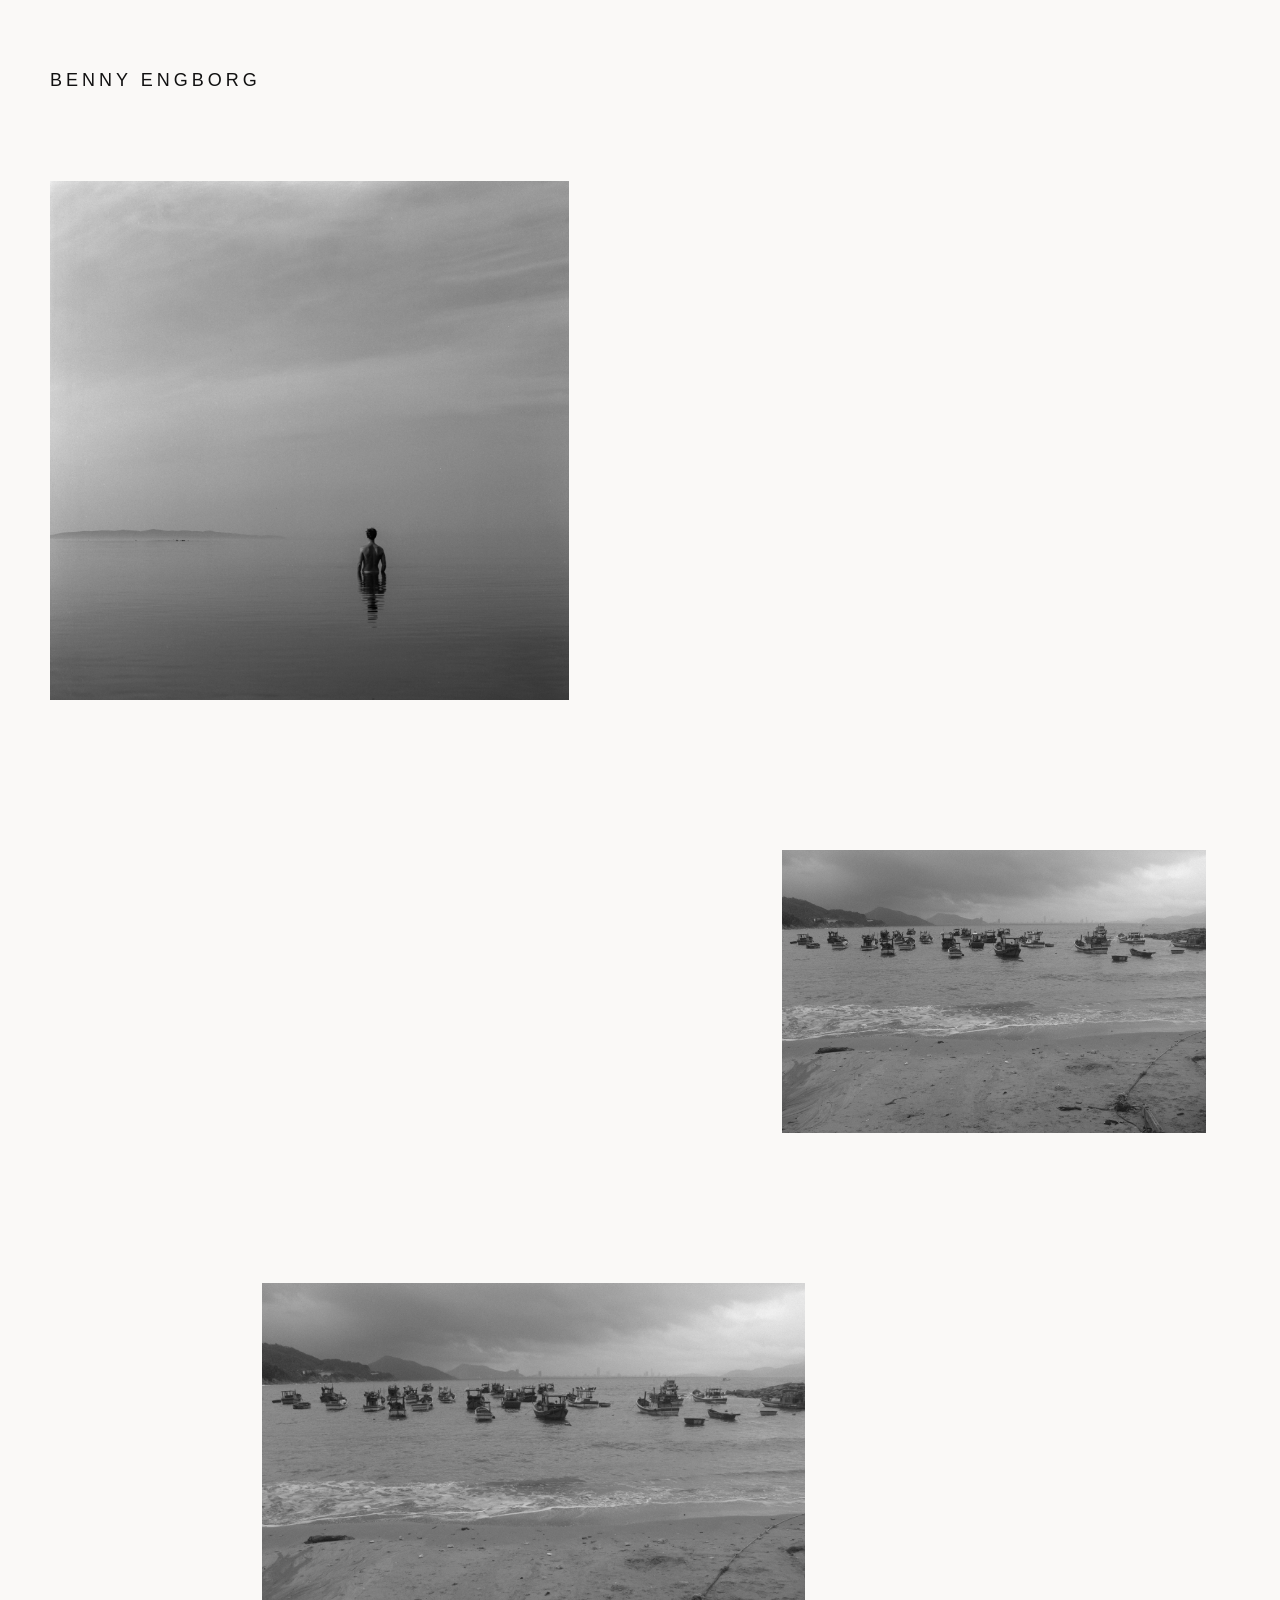
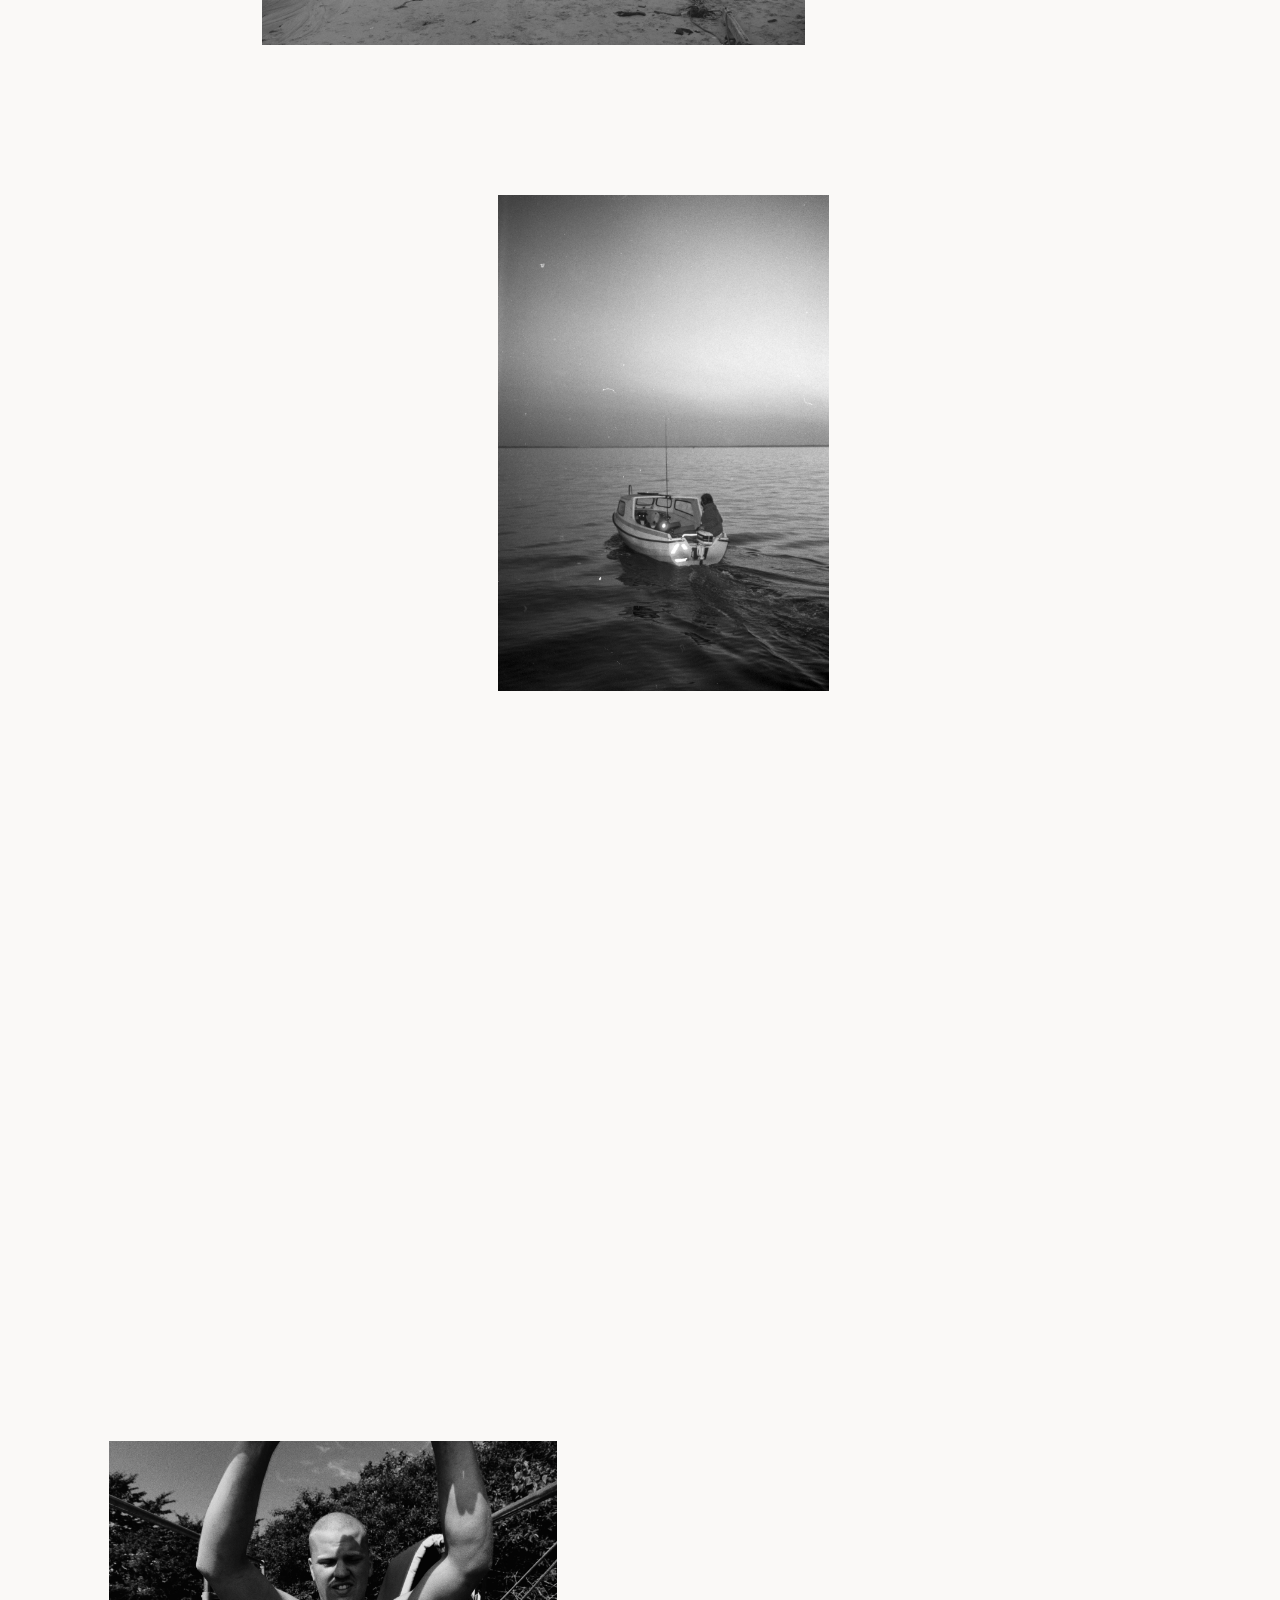
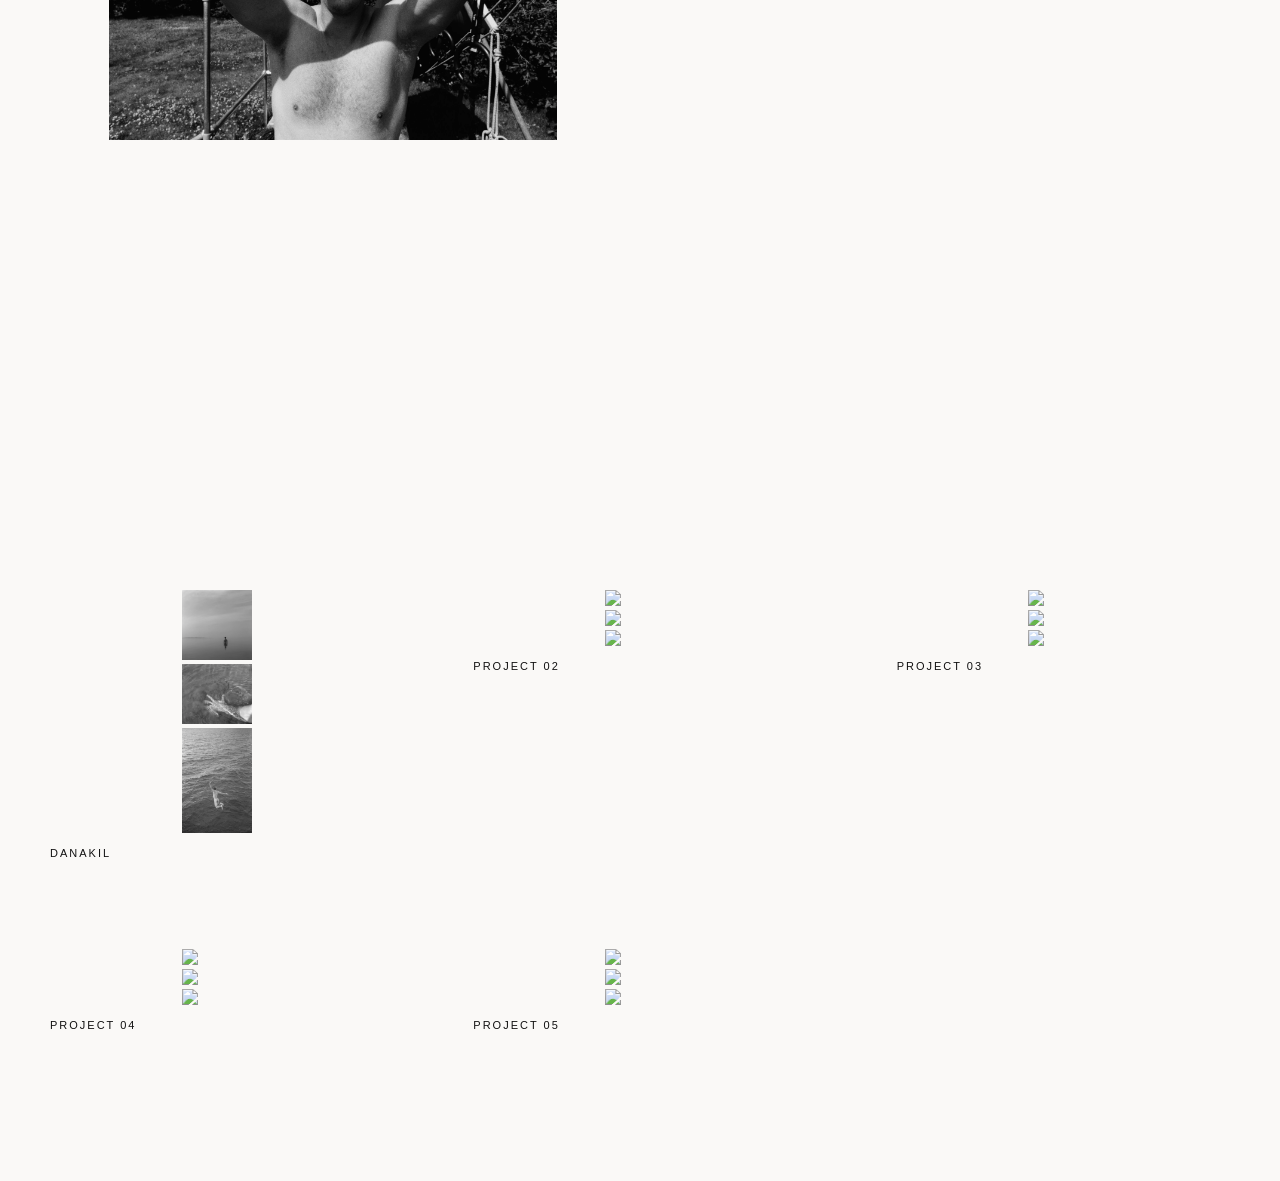
==== index.html @ 13162aef "Update index.html" ====
<!DOCTYPE html>
<html lang="sv">
<head>
  <meta charset="UTF-8">
  <meta name="viewport" content="width=device-width, initial-scale=1.0">
  <title>Benny Engborg</title>
  <link rel="stylesheet" href="style.css">
</head>

<body>

<header class="header">
  BENNY ENGBORG
</header>

<section class="hero">
  <img src="images/hero/hero-01.jpg" alt="">
  <img src="images/hero/hero-02.jpg" alt="">
  <img src="images/hero/hero-03.jpg" alt="">
  <img src="images/hero/hero-04.jpg" alt="">
  <img src="images/hero/hero-05.jpg" alt="">
  <img src="images/hero/hero-06.jpg" alt="">
  <img src="images/hero/.jpg" alt="">
  <img src="images/hero/hero-08.jpg" alt="">
  <img src="images/hero/hero-09.jpg" alt="">
</section>

<section class="projects">

  <a href="project1.html" class="project">
    <div class="mini">
      <img src="images/project1/img-01.jpg">
      <img src="images/project1/img-02.jpg">
      <img src="images/project1/img-03.jpg">
    </div>
    <div class="title">Danakil</div>
  </a>

  <a href="project2.html" class="project">
    <div class="mini">
      <img src="images/04.jpg">
      <img src="images/05.jpg">
      <img src="images/06.jpg">
    </div>
    <div class="title">Project 02</div>
  </a>

  <a href="project3.html" class="project">
    <div class="mini">
      <img src="images/07.jpg">
      <img src="images/08.jpg">
      <img src="images/09.jpg">
    </div>
    <div class="title">Project 03</div>
  </a>

  <a href="project4.html" class="project">
    <div class="mini">
      <img src="images/01.jpg">
      <img src="images/03.jpg">
      <img src="images/05.jpg">
    </div>
    <div class="title">Project 04</div>
  </a>

  <a href="project5.html" class="project">
    <div class="mini">
      <img src="images/02.jpg">
      <img src="images/04.jpg">
      <img src="images/06.jpg">
    </div>
    <div class="title">Project 05</div>
  </a>

</section>

</body>
</html>
---- style.css ----
/* =========================
   GLOBAL
========================= */

* {
  margin: 0;
  padding: 0;
  box-sizing: border-box;
}

body {
  background: #faf9f7;
  color: #111;
  font-family: Helvetica, Arial, sans-serif;
}

img {
  display: block;
  max-width: 100%;
}

/* =========================
   HEADER
========================= */

.header {
  padding: 70px 50px 50px;
  font-size: 18px;
  letter-spacing: 4px;
  font-weight: 400;
}

/* =========================
   HERO (9 images - editorial wall)
========================= */

.hero {
  padding: 40px 50px 300px;
}

.hero img {
  height: auto;
  margin-bottom: 150px;
}

/* ROW 1 */
.hero img:nth-child(1) { width: 44%; margin-left: 0; }
.hero img:nth-child(2) { width: 36%; margin-left: 62%; }
.hero img:nth-child(3) { width: 46%; margin-left: 18%; }

/* ROW 2 */
.hero img:nth-child(4) { width: 28%; margin-left: 38%; }
.hero img:nth-child(5) { width: 30%; margin-left: 8%; }
.hero img:nth-child(6) { width: 42%; margin-left: 55%; }

/* ROW 3 */
.hero img:nth-child(7) { width: 48%; margin-left: 12%; }
.hero img:nth-child(8) { width: 36%; margin-left: 45%; }
.hero img:nth-child(9) { width: 38%; margin-left: 5%; }

/* =========================
   PROJECTS (INDEX)
========================= */

.projects {
  display: grid;
  grid-template-columns: repeat(3, 1fr);
  gap: 90px;
  padding: 0 50px 150px;
  align-items: start;
}

/* ta bort all tidigare asymmetri */
.project:nth-child(n) {
  transform: none;
}

/* PROJECT CARD */
.project {
  text-decoration: none;
  color: inherit;
}

.mini {
  display: flex;
  flex-direction: column;
  gap: 4px;
  width: 70px;   
  margin: 0 auto;
}

.mini img {
  width: 100%;
  display: block;
  opacity: 0.9;
}

.mini img {
  width: 100%;
  display: block;
}

/* TITLE */
.title {
  margin-top: 14px;
  font-size: 11px;
  letter-spacing: 2px;
  text-transform: uppercase;
}

/* =========================
   PROJECT PAGE
========================= */

.project-page {
  max-width: 650px;
  margin: 0 auto;
  padding: 60px 25px 120px;
}

.project-page img {
  width: 100%;
  display: block;
  margin-bottom: 80px;
}

.project-page img.portrait {
  max-width: 420px;
  margin-left: auto;
  margin-right: auto;
  display: block;
}

/* sista bilden utan extra space */
.project-page img:last-child {
  margin-bottom: 0;
}

/* =========================
   BACK LINK
========================= */

.back {
  display: inline-block;
  margin: 45px 50px;
  text-decoration: none;
  color: #111;
  font-size: 13px;
  letter-spacing: 2px;
  text-transform: uppercase;
}

/* =========================
   TABLET
========================= */

@media (max-width: 1100px) {

  .projects {
    grid-template-columns: 1fr 1fr;
    gap: 70px;
  }

  .hero img {
    width: 70% !important;
    margin-left: 0 !important;
  }
}

/* =========================
   MOBILE
========================= */

@media (max-width: 700px) {

  .header {
    padding: 40px 25px;
    font-size: 16px;
    letter-spacing: 3px;
  }


  .hero {
  padding: 0 25px 120px;
}

.hero img {
  width: 75% !important;
  margin-bottom: 80px;
  height: auto;
}

.hero img:nth-child(odd) {
  margin-left: 0 !important;
}

.hero img:nth-child(even) {
  margin-left: auto !important;
  margin-right: 0 !important;
}

  /* PROJECTS - behåller mini-känslan */
  .projects {
    grid-template-columns: 1fr;
    gap: 70px;
    padding: 0 25px 100px;
  }

  .mini {
    width: 90px; /* 🔥 inte för stora på mobil */
    margin: 0 auto;
    gap: 5px;
  }

  .title {
    font-size: 11px;
    text-align: center;
  }

  /* PROJECT PAGES - samma känsla som desktop */
  .project-page {
    max-width: 100%;
    padding: 40px 20px 100px;
  }

  .project-page img {
    margin-bottom: 60px;
  }

  /* portrait fortfarande mindre */
  .project-page img.portrait {
    max-width: 75%;
  }

  .back {
    margin: 25px 20px;
  }
}
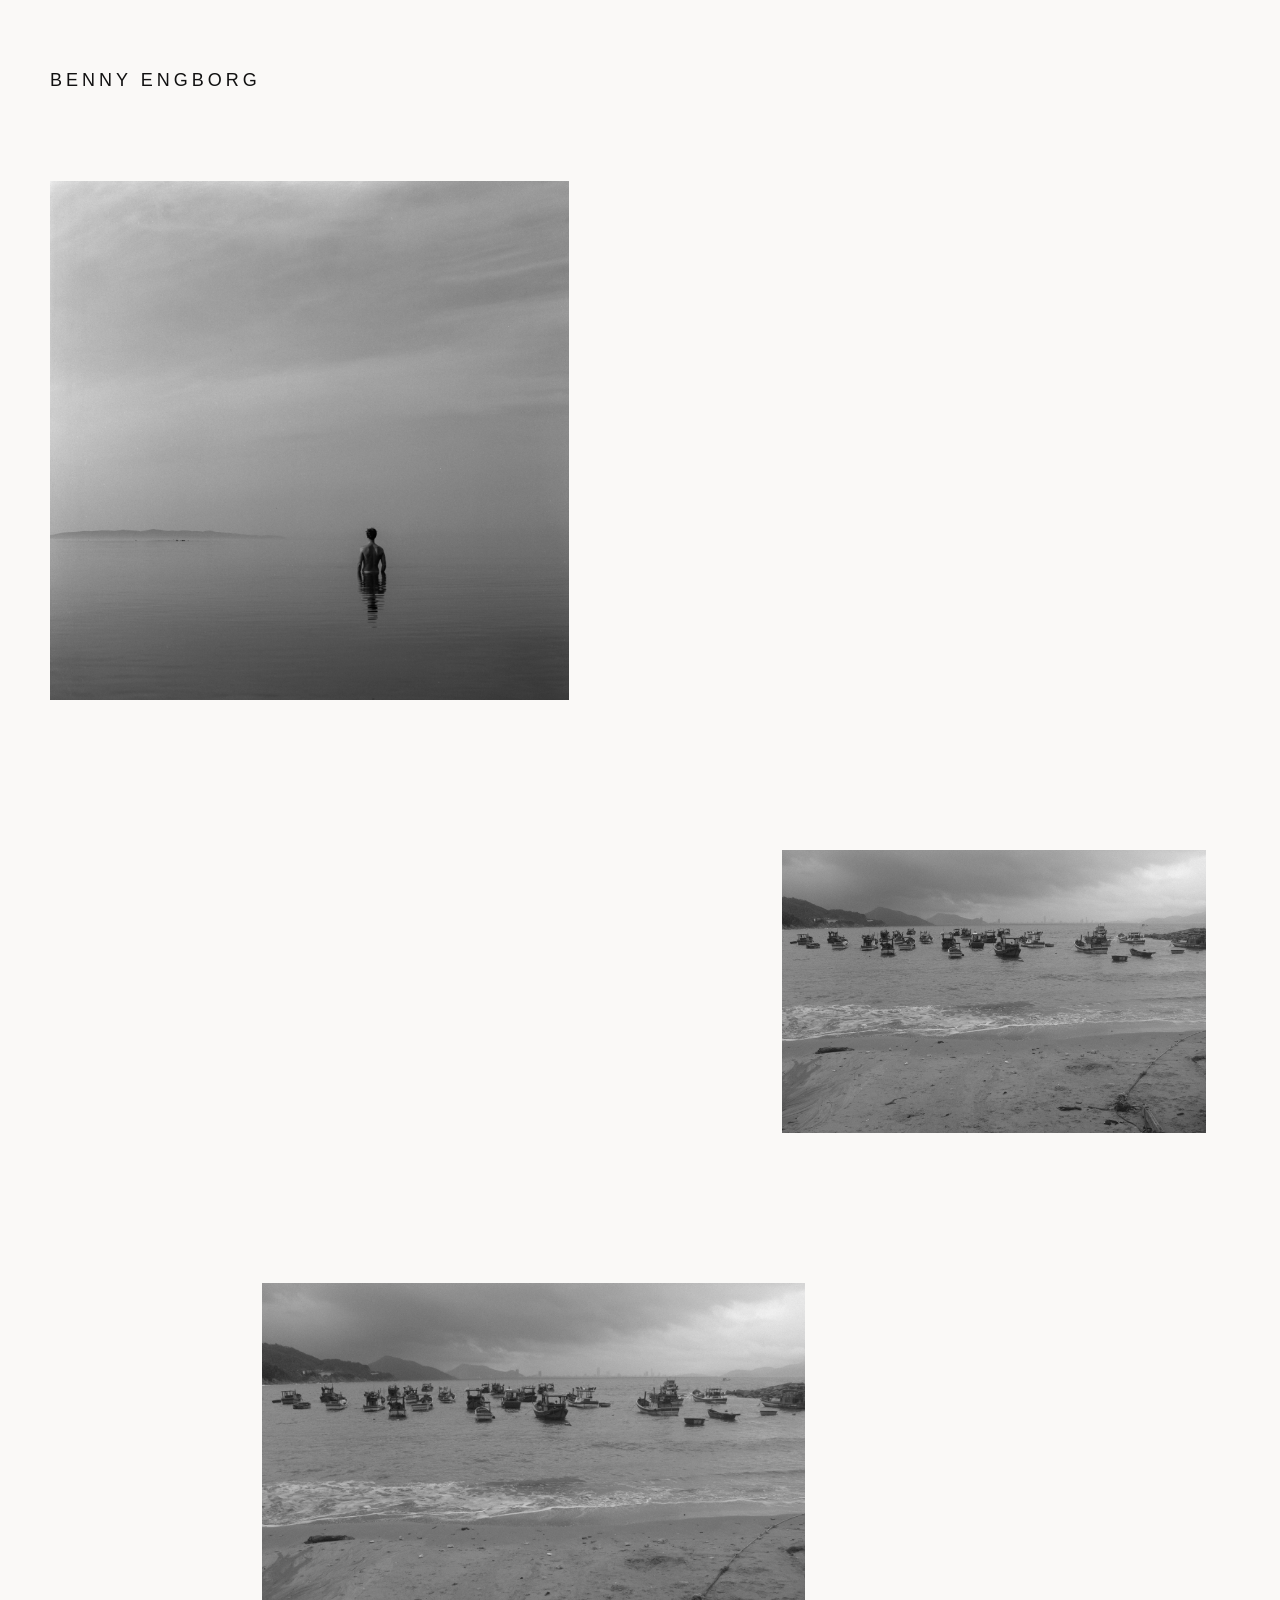
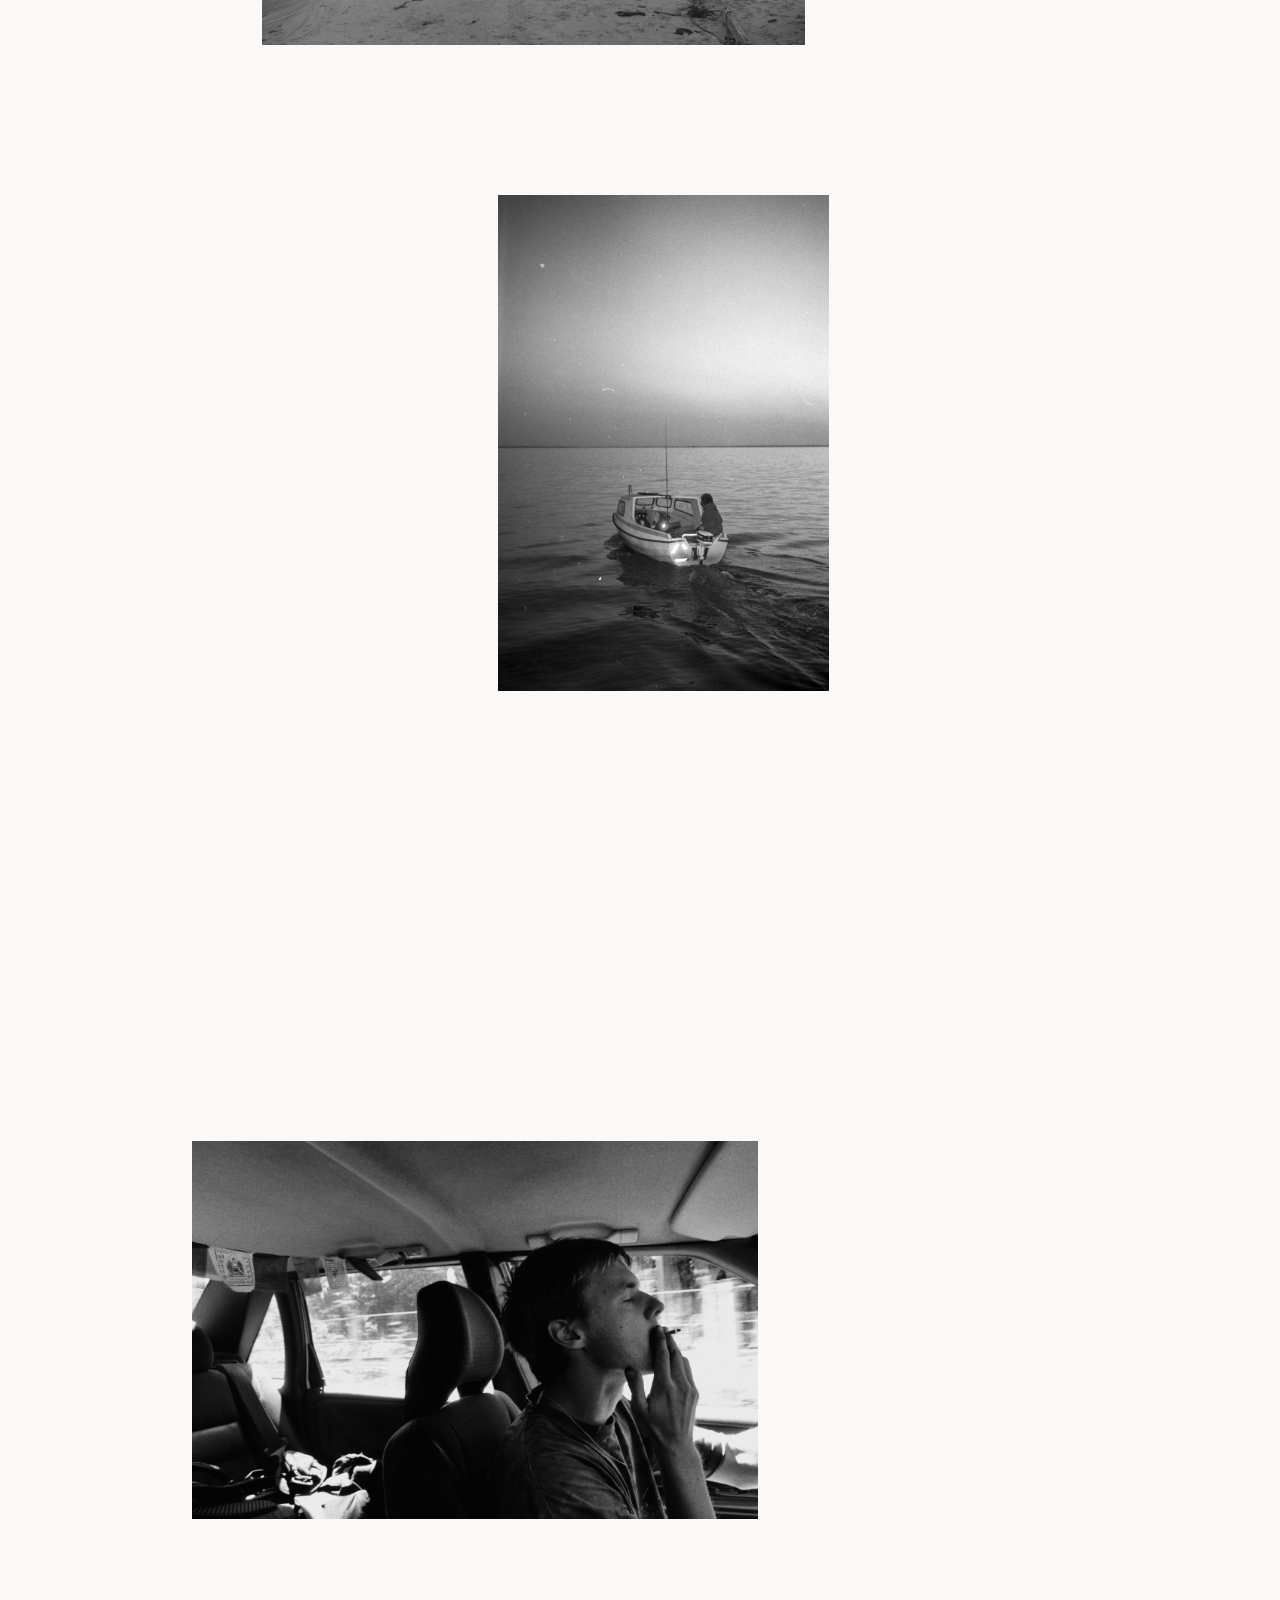
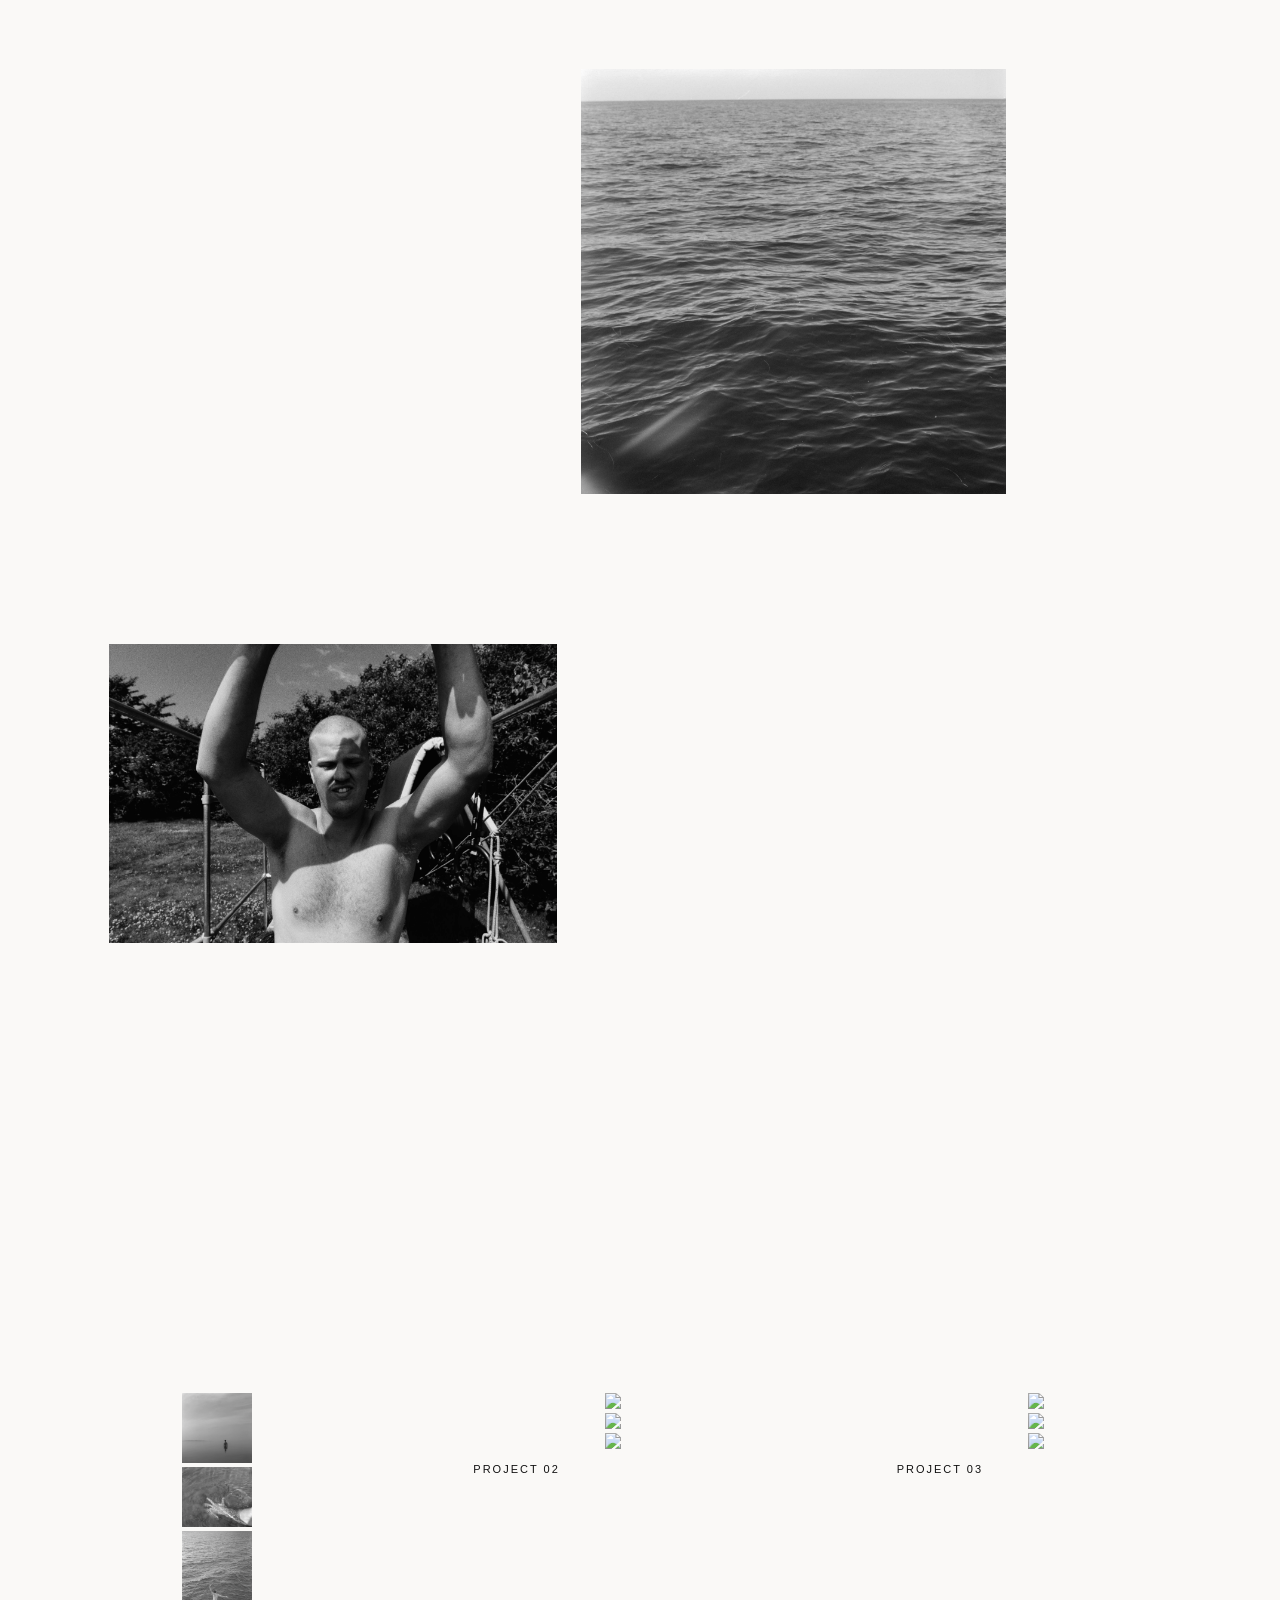
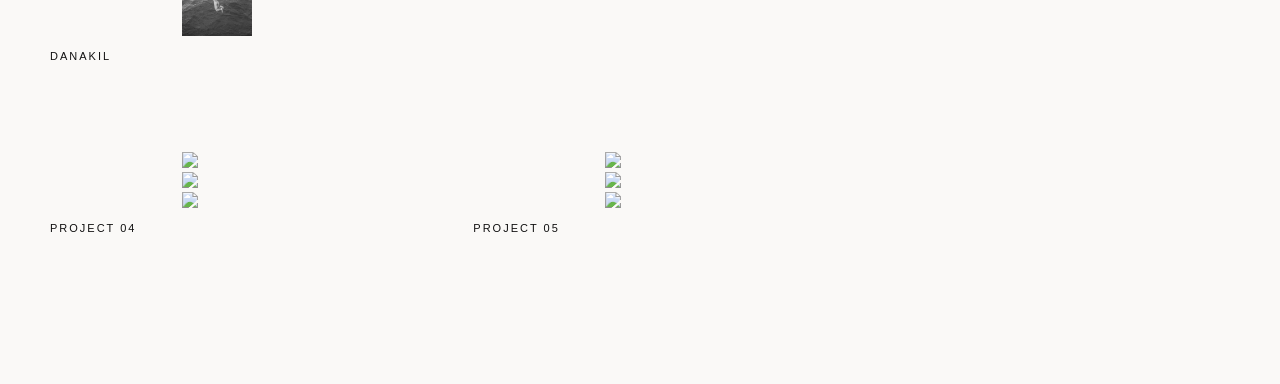
==== commit 004d3a76: "DANAKIL" ====
--- a/index.html
+++ b/index.html
@@ -20,7 +20,7 @@
   <img src="images/hero/hero-04.jpg" alt="">
   <img src="images/hero/hero-05.jpg" alt="">
   <img src="images/hero/hero-06.jpg" alt="">
-  <img src="images/hero/.jpg" alt="">
+  <img src="images/hero/hero-07.jpg" alt="">
   <img src="images/hero/hero-08.jpg" alt="">
   <img src="images/hero/hero-09.jpg" alt="">
 </section>
@@ -33,7 +33,7 @@
       <img src="images/project1/img-02.jpg">
       <img src="images/project1/img-03.jpg">
     </div>
-    <div class="title">Danakil</div>
+    <div class="title">DANAKIL</div>
   </a>
 
   <a href="project2.html" class="project">
--- a/style.css
+++ b/style.css
@@ -151,6 +151,19 @@
 }
 
 /* =========================
+   PROJECT TITLE
+========================= */
+
+.project-title {
+  text-align: center;
+  font-size: 42px;
+  letter-spacing: 5px;
+  text-transform: uppercase;
+  font-weight: 300;
+  margin: 60px 0 100px;
+}
+
+/* =========================
    TABLET
 ========================= */
 
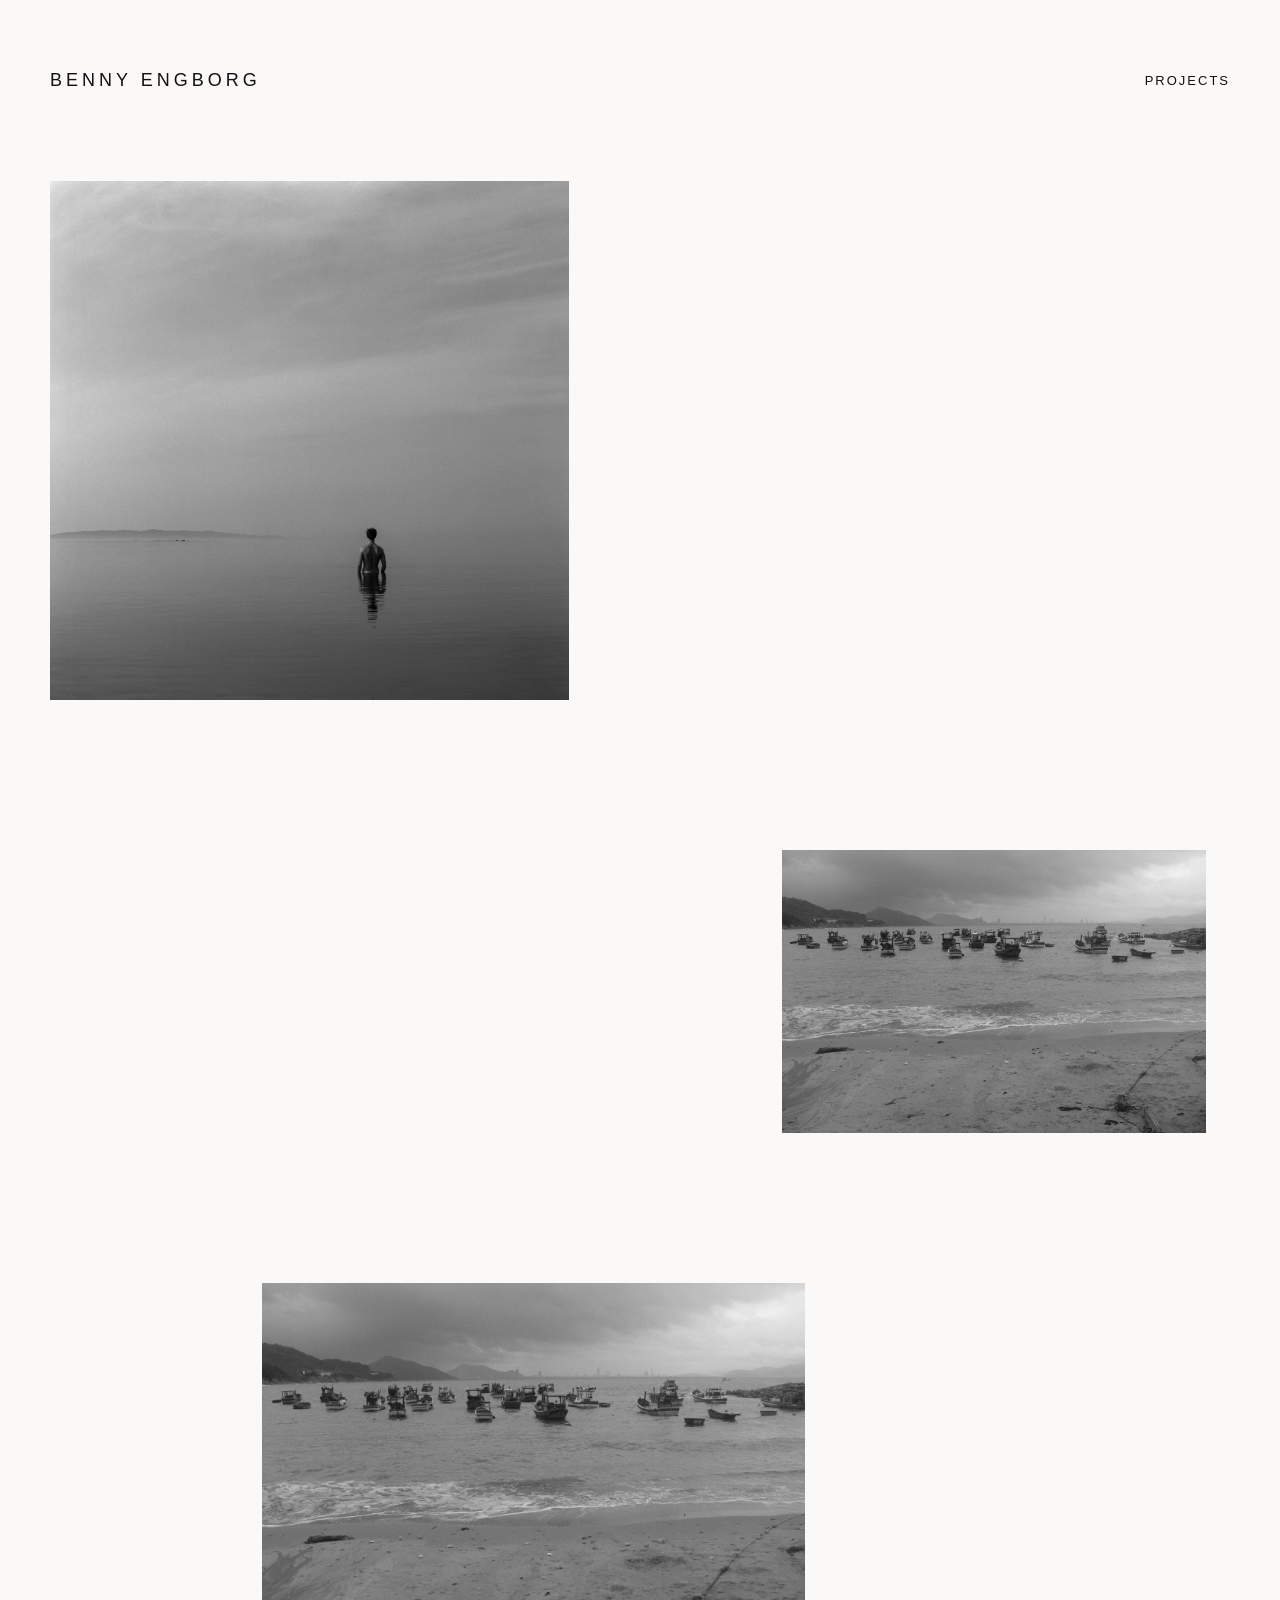
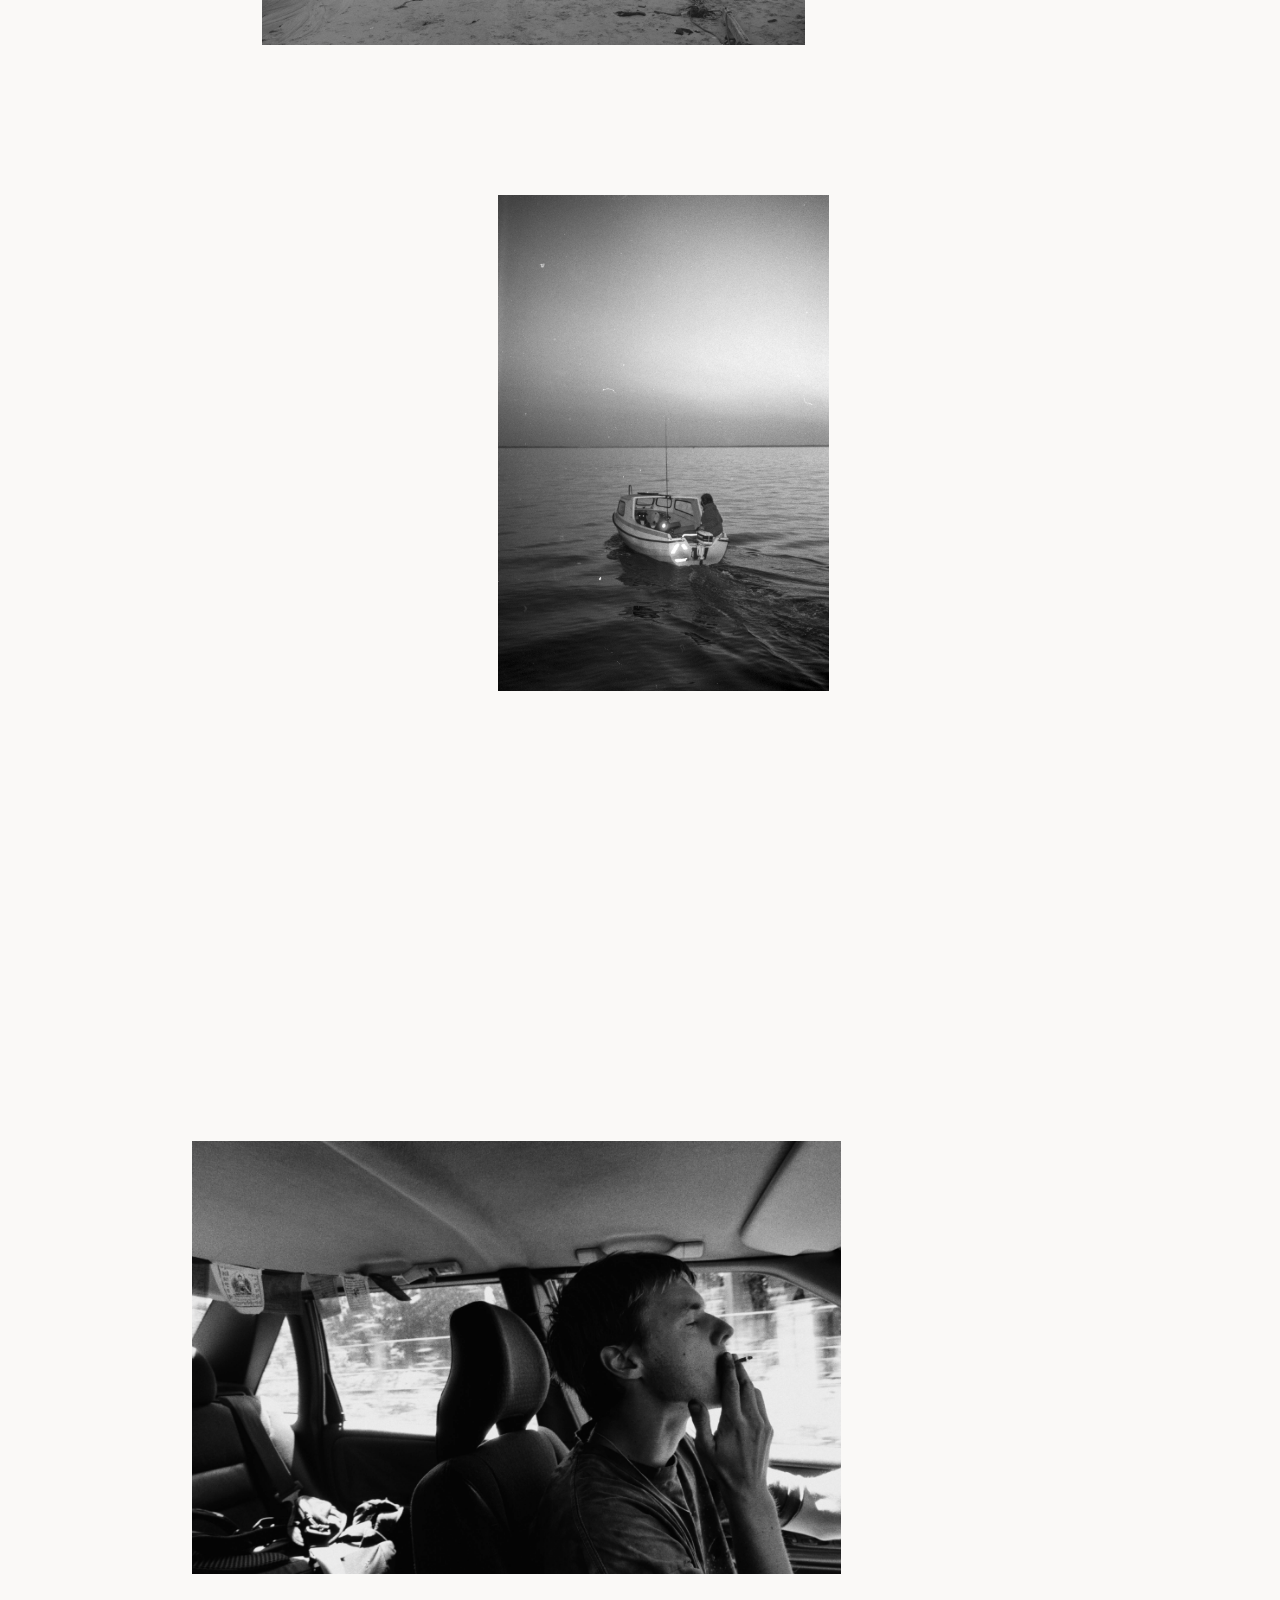
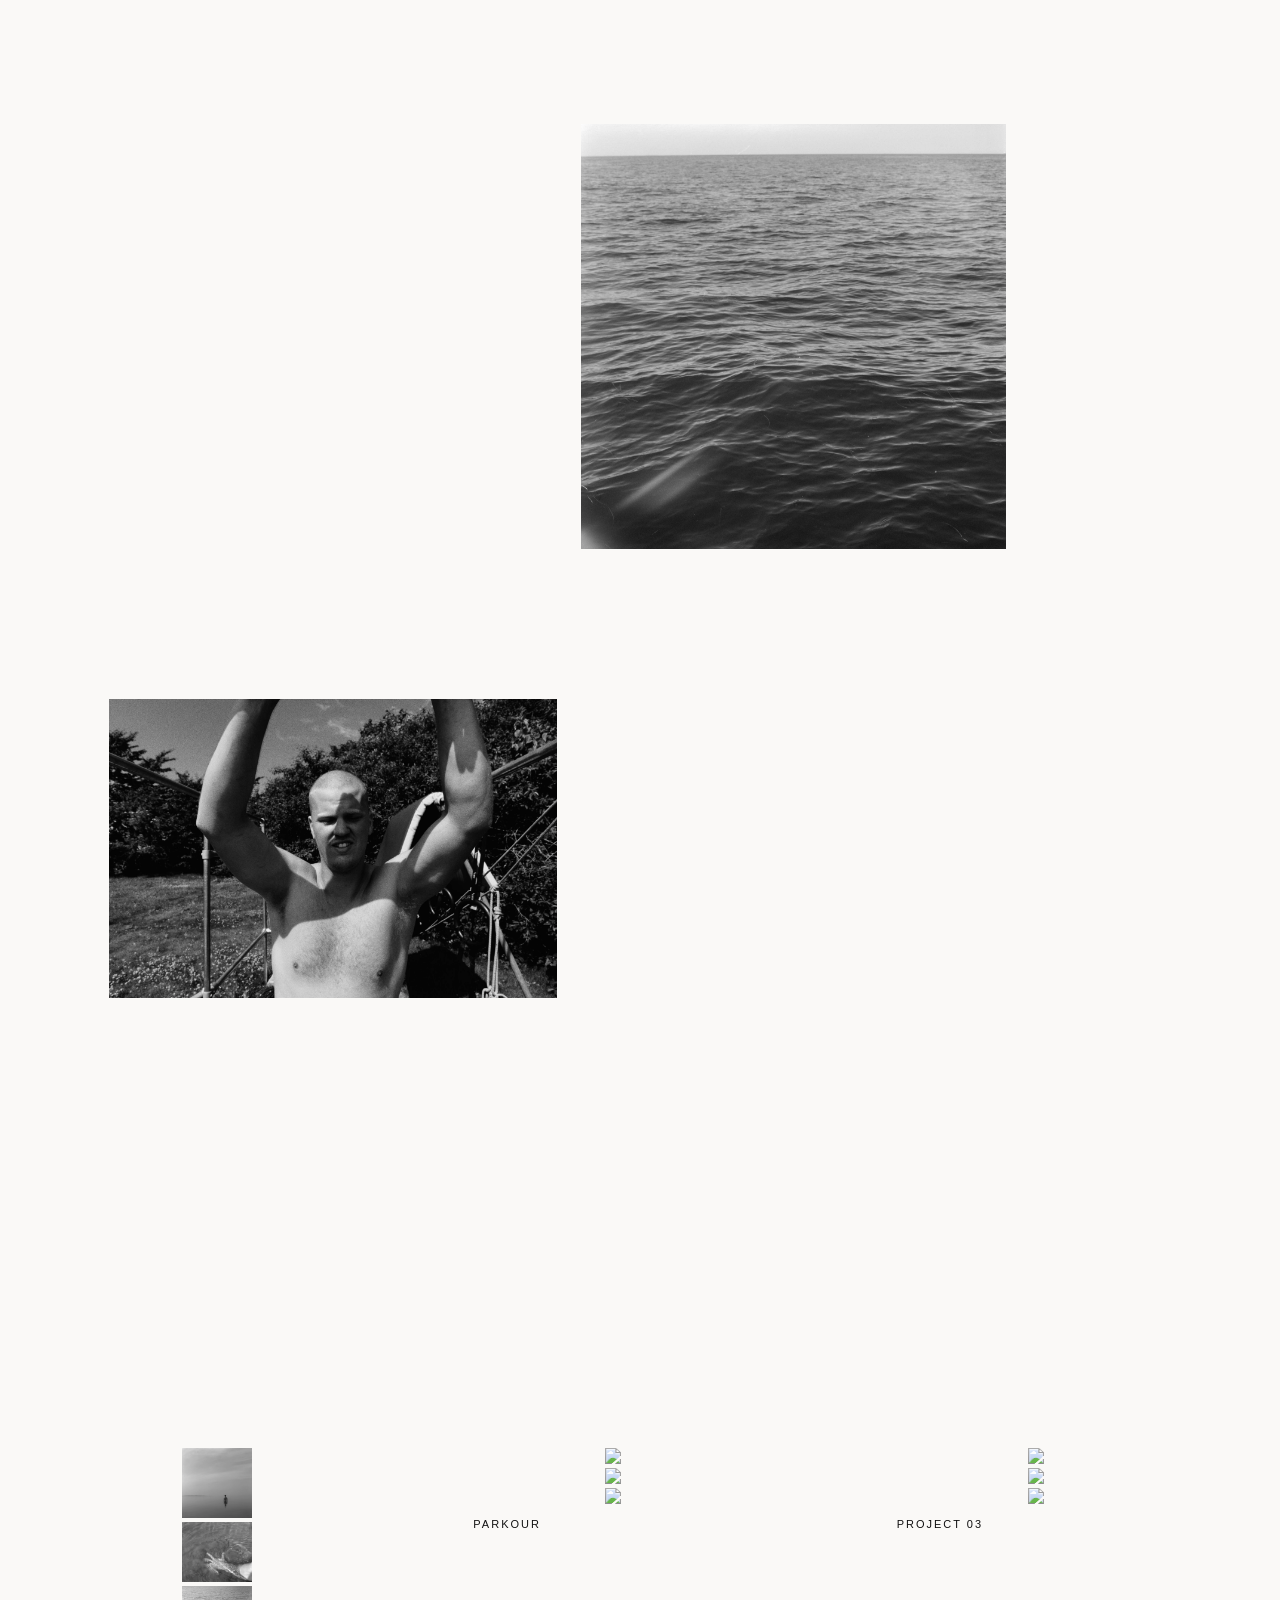
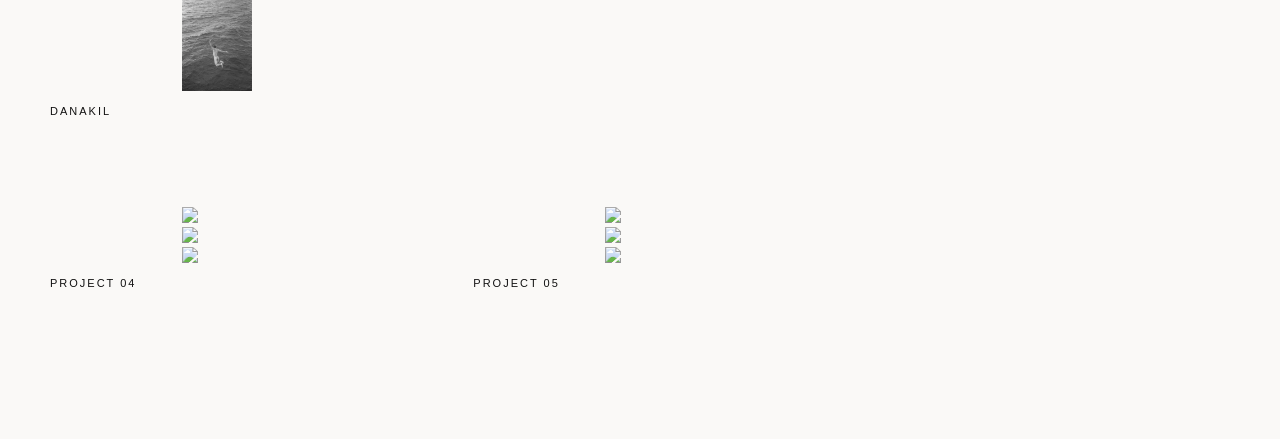
==== commit 4130c2ce: "massa" ====
--- a/index.html
+++ b/index.html
@@ -11,6 +11,7 @@
 
 <header class="header">
   BENNY ENGBORG
+  <a href="#projects" class="projects-link">Projects</a>
 </header>
 
 <section class="hero">
@@ -25,7 +26,7 @@
   <img src="images/hero/hero-09.jpg" alt="">
 </section>
 
-<section class="projects">
+<section class="projects" id="projects">
 
   <a href="project1.html" class="project">
     <div class="mini">
@@ -42,7 +43,7 @@
       <img src="images/05.jpg">
       <img src="images/06.jpg">
     </div>
-    <div class="title">Project 02</div>
+    <div class="title">PARKOUR</div>
   </a>
 
   <a href="project3.html" class="project">
--- a/style.css
+++ b/style.css
@@ -24,12 +24,36 @@
 ========================= */
 
 .header {
+  display: flex;
+  justify-content: space-between;
+  align-items: center;
   padding: 70px 50px 50px;
   font-size: 18px;
   letter-spacing: 4px;
   font-weight: 400;
 }
 
+.logo {
+  color: #111;
+}
+
+.projects-link {
+  color: #111;
+  text-decoration: none;
+  font-size: 13px;
+  letter-spacing: 2px;
+  text-transform: uppercase;
+  transition: opacity .3s ease;
+}
+
+.projects-link:hover {
+  opacity: .5;
+}
+
+html {
+  scroll-behavior: smooth;
+}
+
 /* =========================
    HERO (9 images - editorial wall)
 ========================= */
@@ -54,7 +78,7 @@
 .hero img:nth-child(6) { width: 42%; margin-left: 55%; }
 
 /* ROW 3 */
-.hero img:nth-child(7) { width: 48%; margin-left: 12%; }
+.hero img:nth-child(7) { width: 55%; margin-left: 12%; }
 .hero img:nth-child(8) { width: 36%; margin-left: 45%; }
 .hero img:nth-child(9) { width: 38%; margin-left: 5%; }
 
@@ -95,11 +119,6 @@
   opacity: 0.9;
 }
 
-.mini img {
-  width: 100%;
-  display: block;
-}
-
 /* TITLE */
 .title {
   margin-top: 14px;
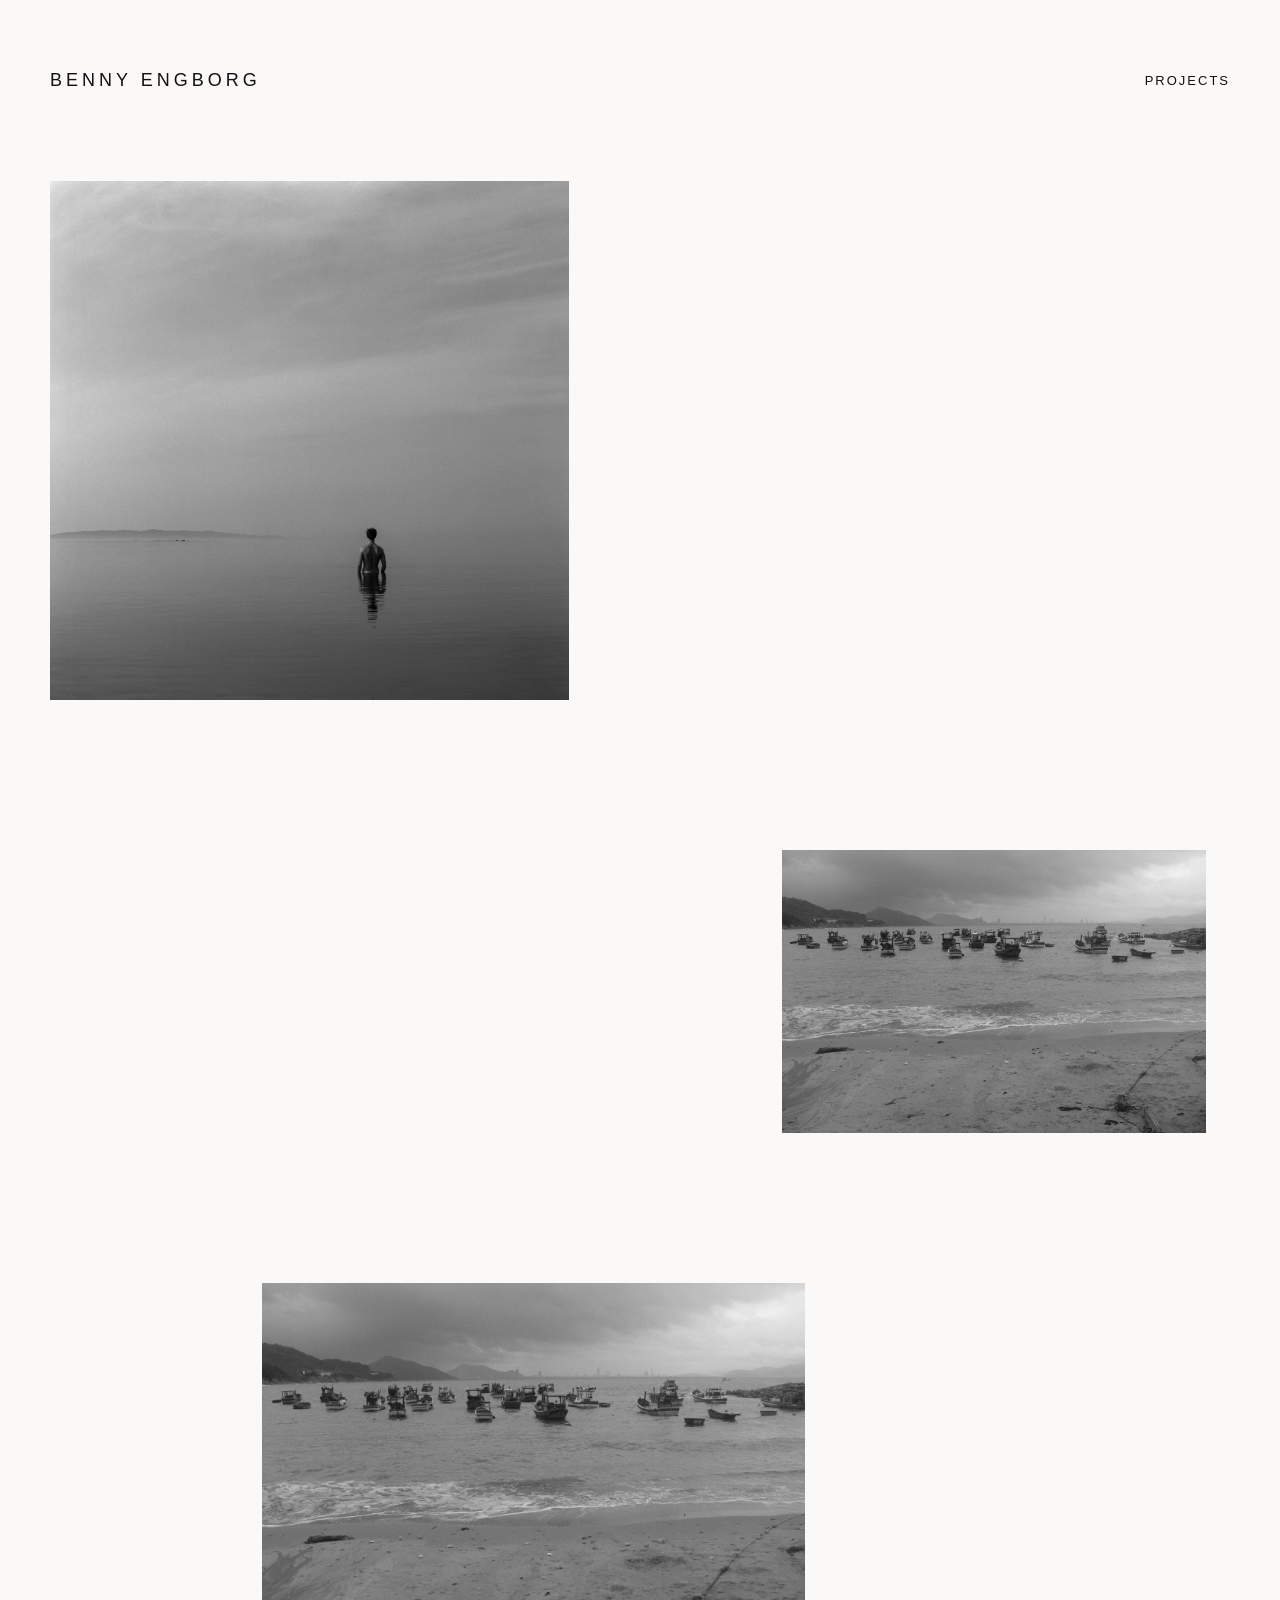
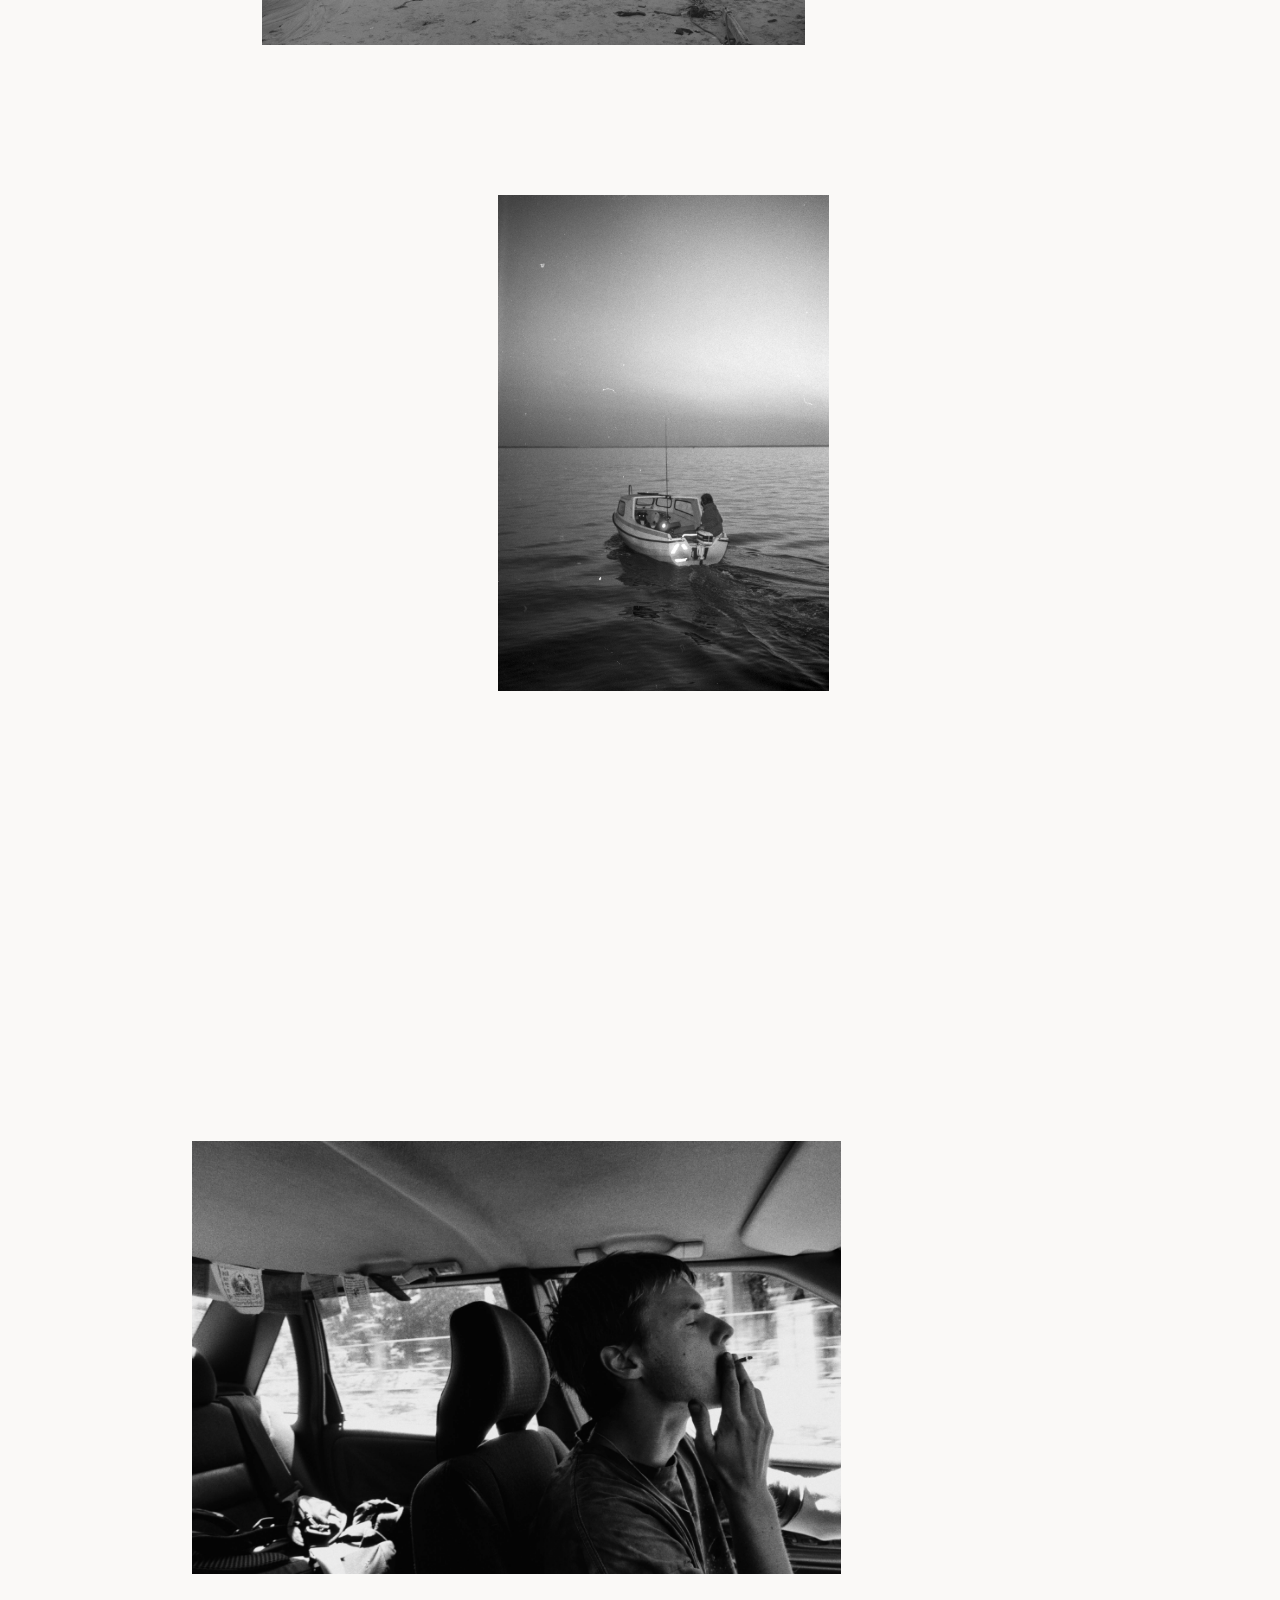
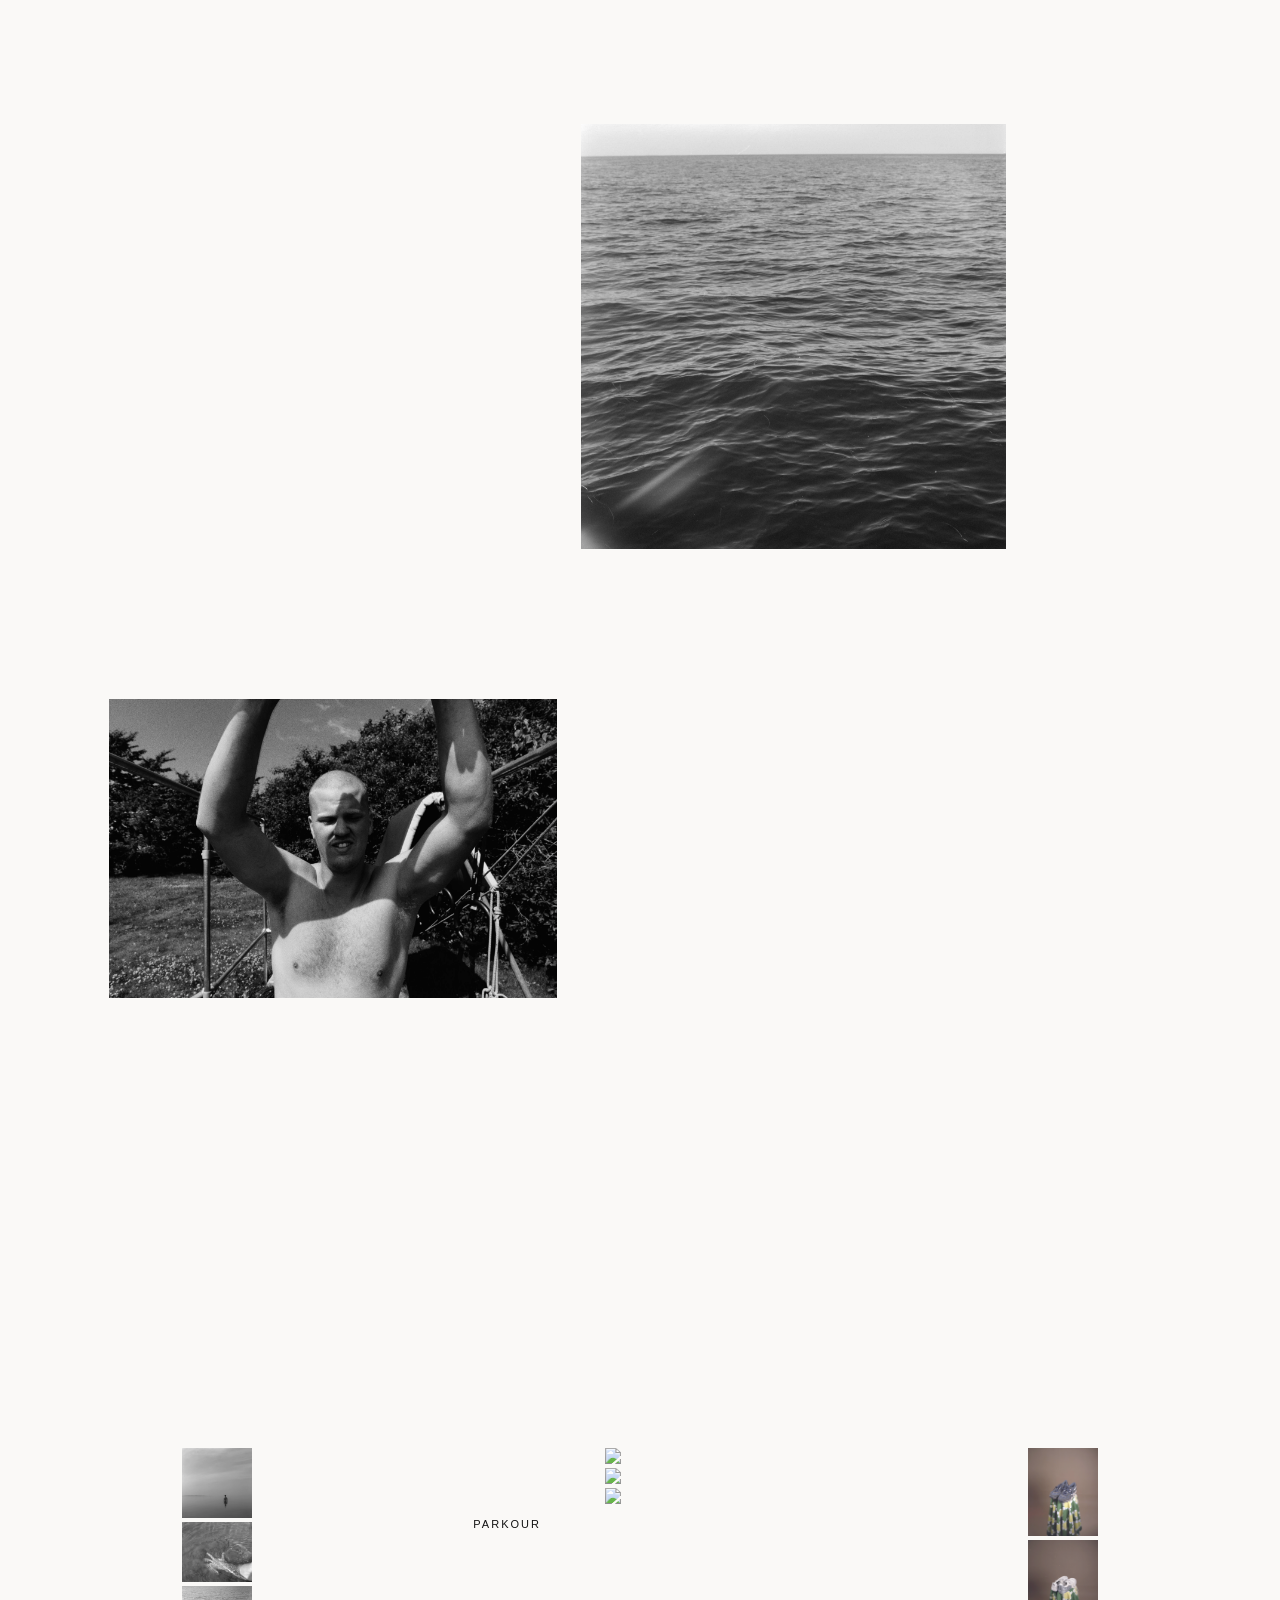
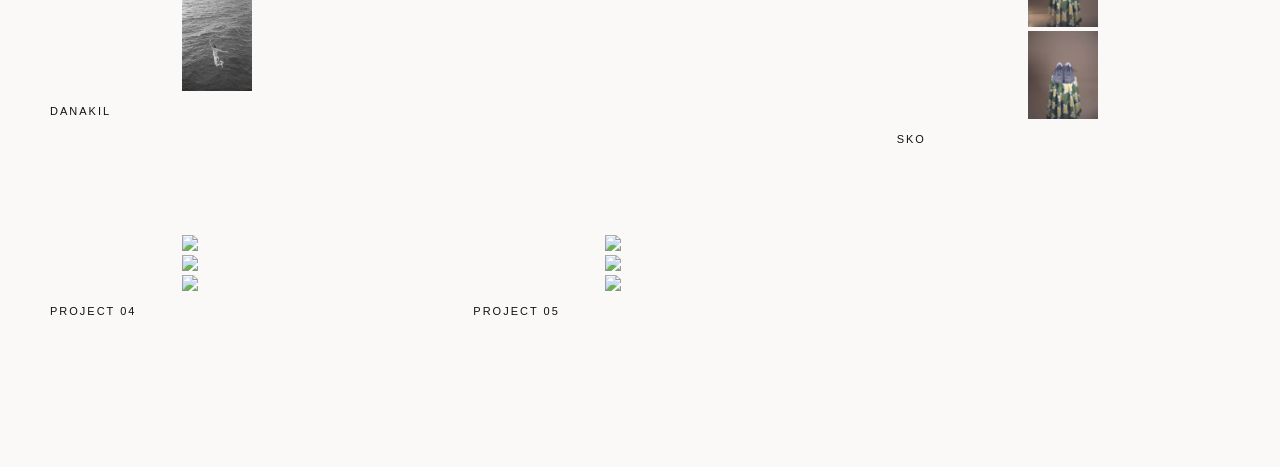
==== commit 0ec7c79e: "Update index.html" ====
--- a/index.html
+++ b/index.html
@@ -39,20 +39,20 @@
 
   <a href="project2.html" class="project">
     <div class="mini">
-      <img src="images/04.jpg">
-      <img src="images/05.jpg">
-      <img src="images/06.jpg">
+      <img src="images/project2/img-01.jpg">
+      <img src="images/project2/img-02.jpg">
+      <img src="images/project2/img-03.jpg">
     </div>
     <div class="title">PARKOUR</div>
   </a>
 
   <a href="project3.html" class="project">
     <div class="mini">
-      <img src="images/07.jpg">
-      <img src="images/08.jpg">
-      <img src="images/09.jpg">
+      <img src="images/project3/img-01.jpg">
+      <img src="images/project3/img-02.jpg">
+      <img src="images/project3/img-03.jpg">
     </div>
-    <div class="title">Project 03</div>
+    <div class="title">SKO</div>
   </a>
 
   <a href="project4.html" class="project">
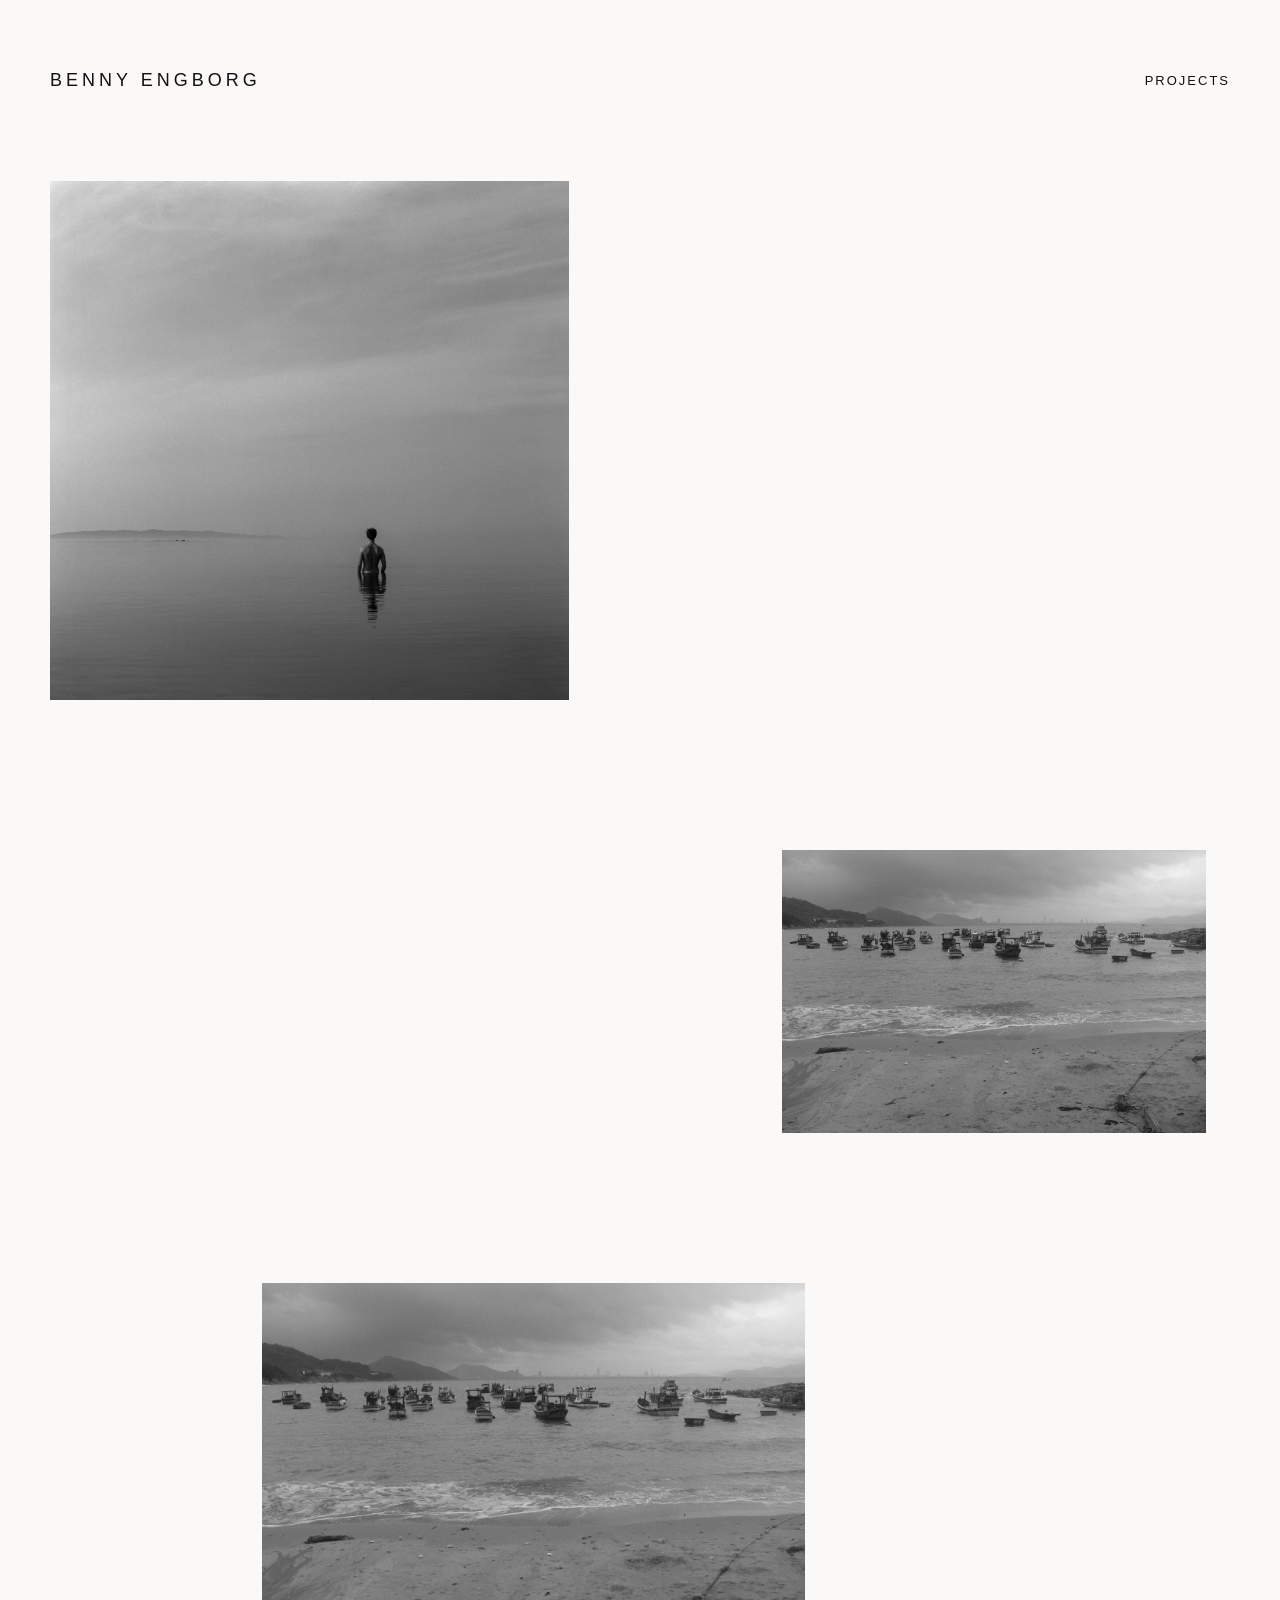
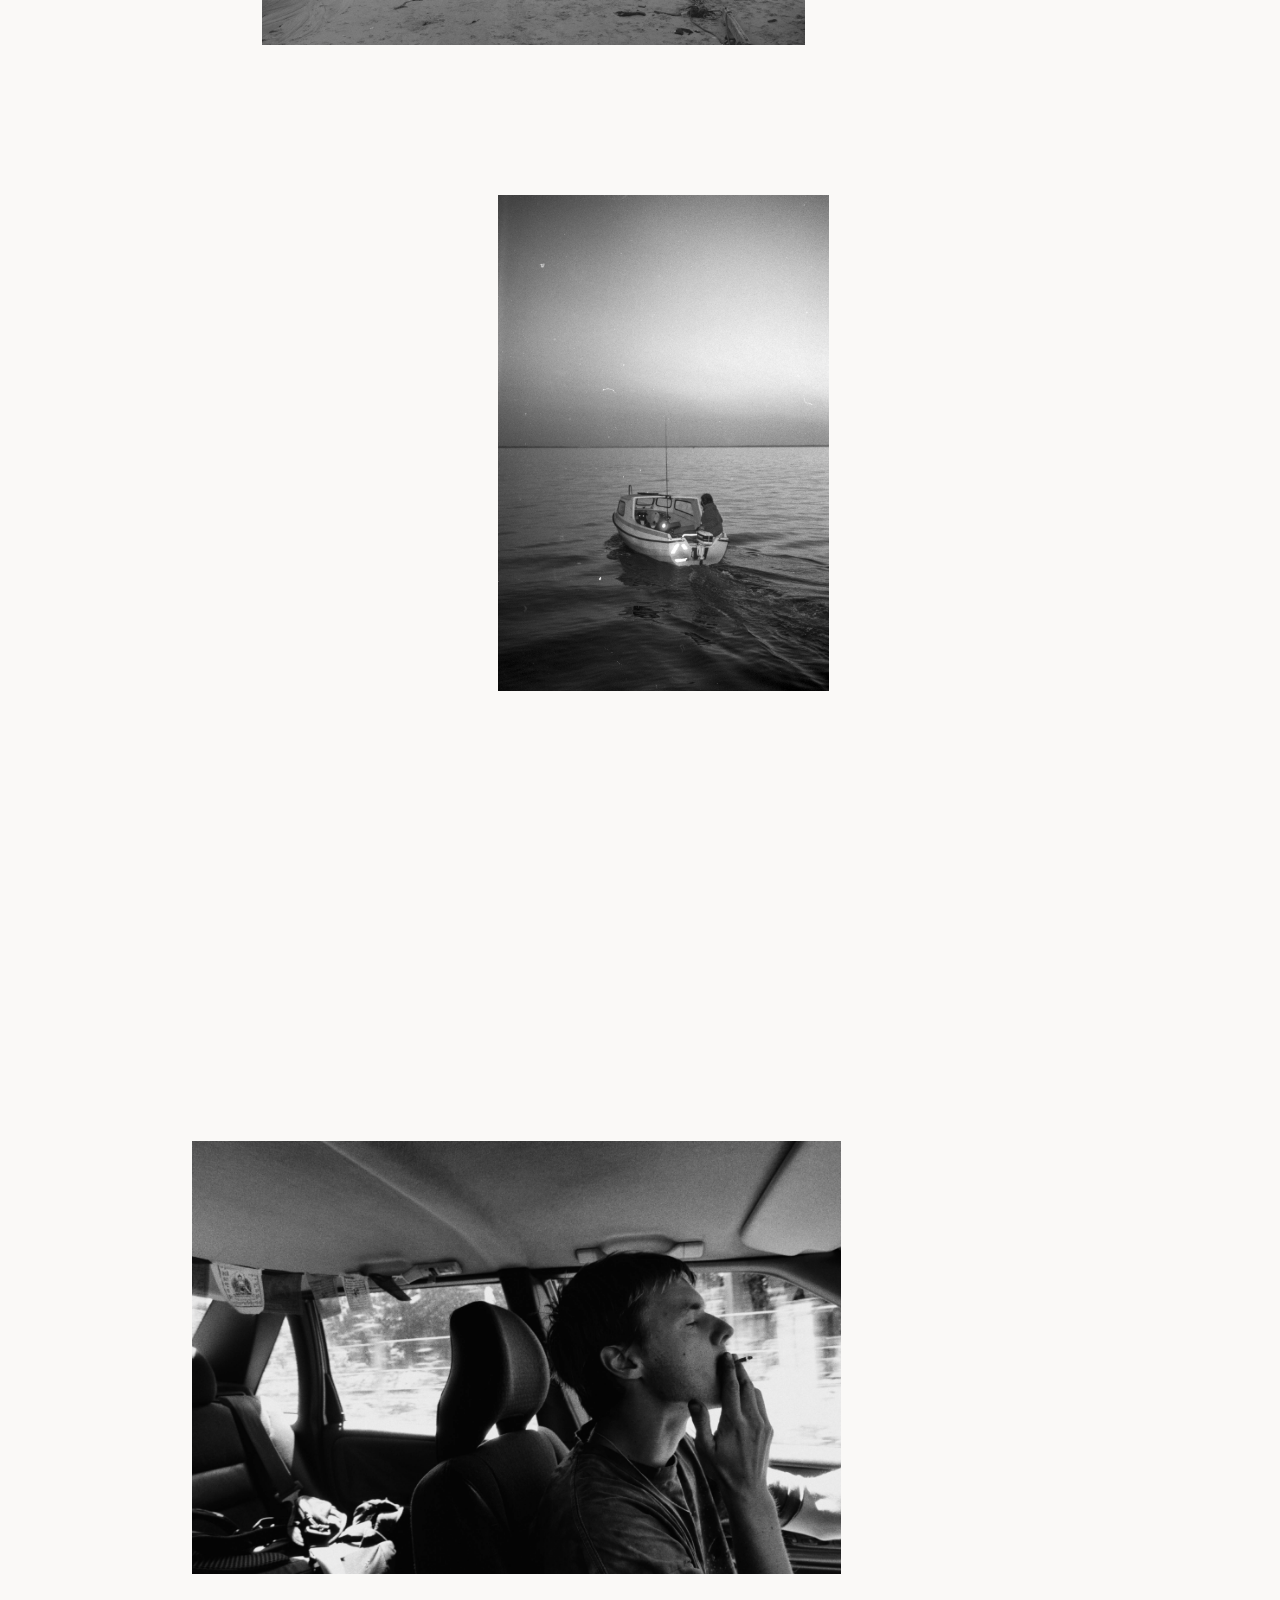
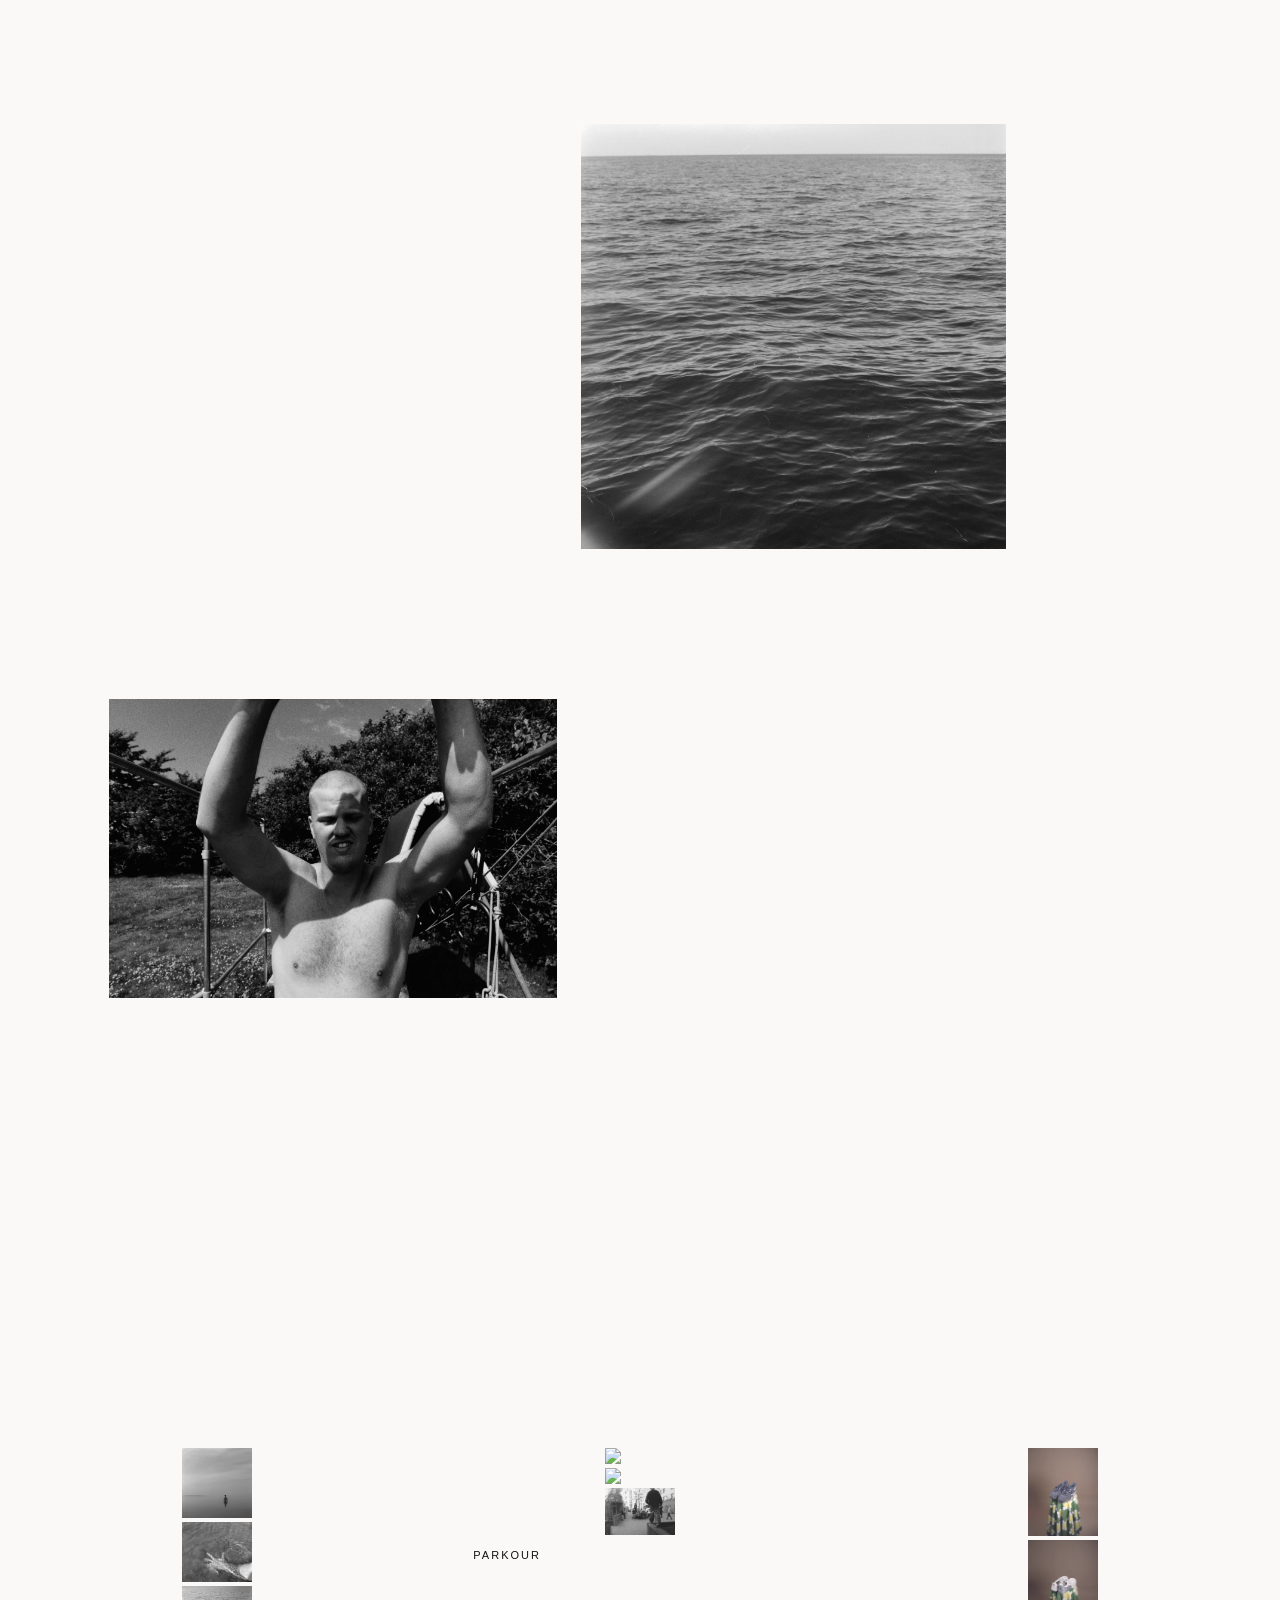
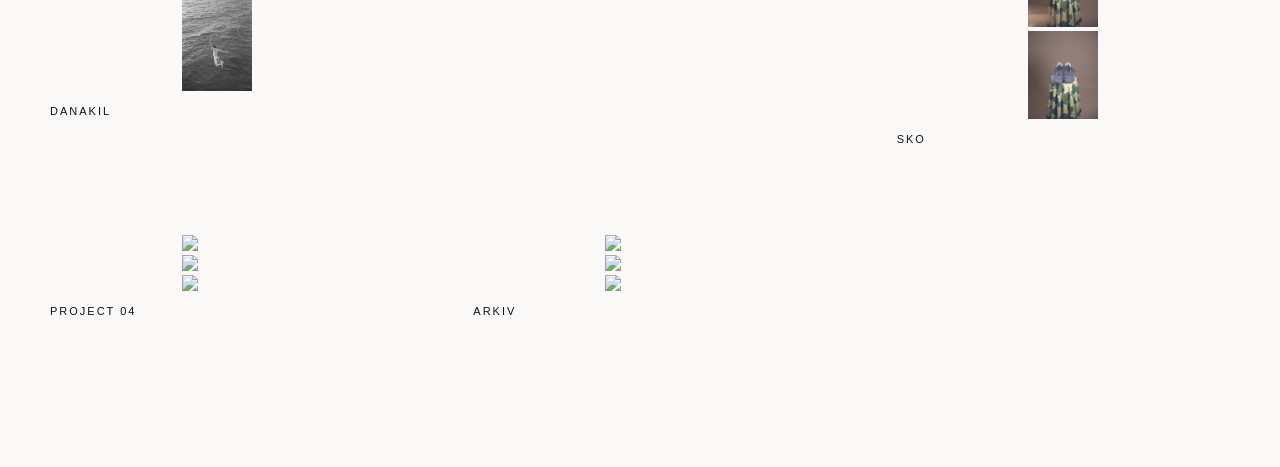
==== commit f99e4766: "Update index.html" ====
--- a/index.html
+++ b/index.html
@@ -70,7 +70,7 @@
       <img src="images/04.jpg">
       <img src="images/06.jpg">
     </div>
-    <div class="title">Project 05</div>
+    <div class="title">ARKIV</div>
   </a>
 
 </section>
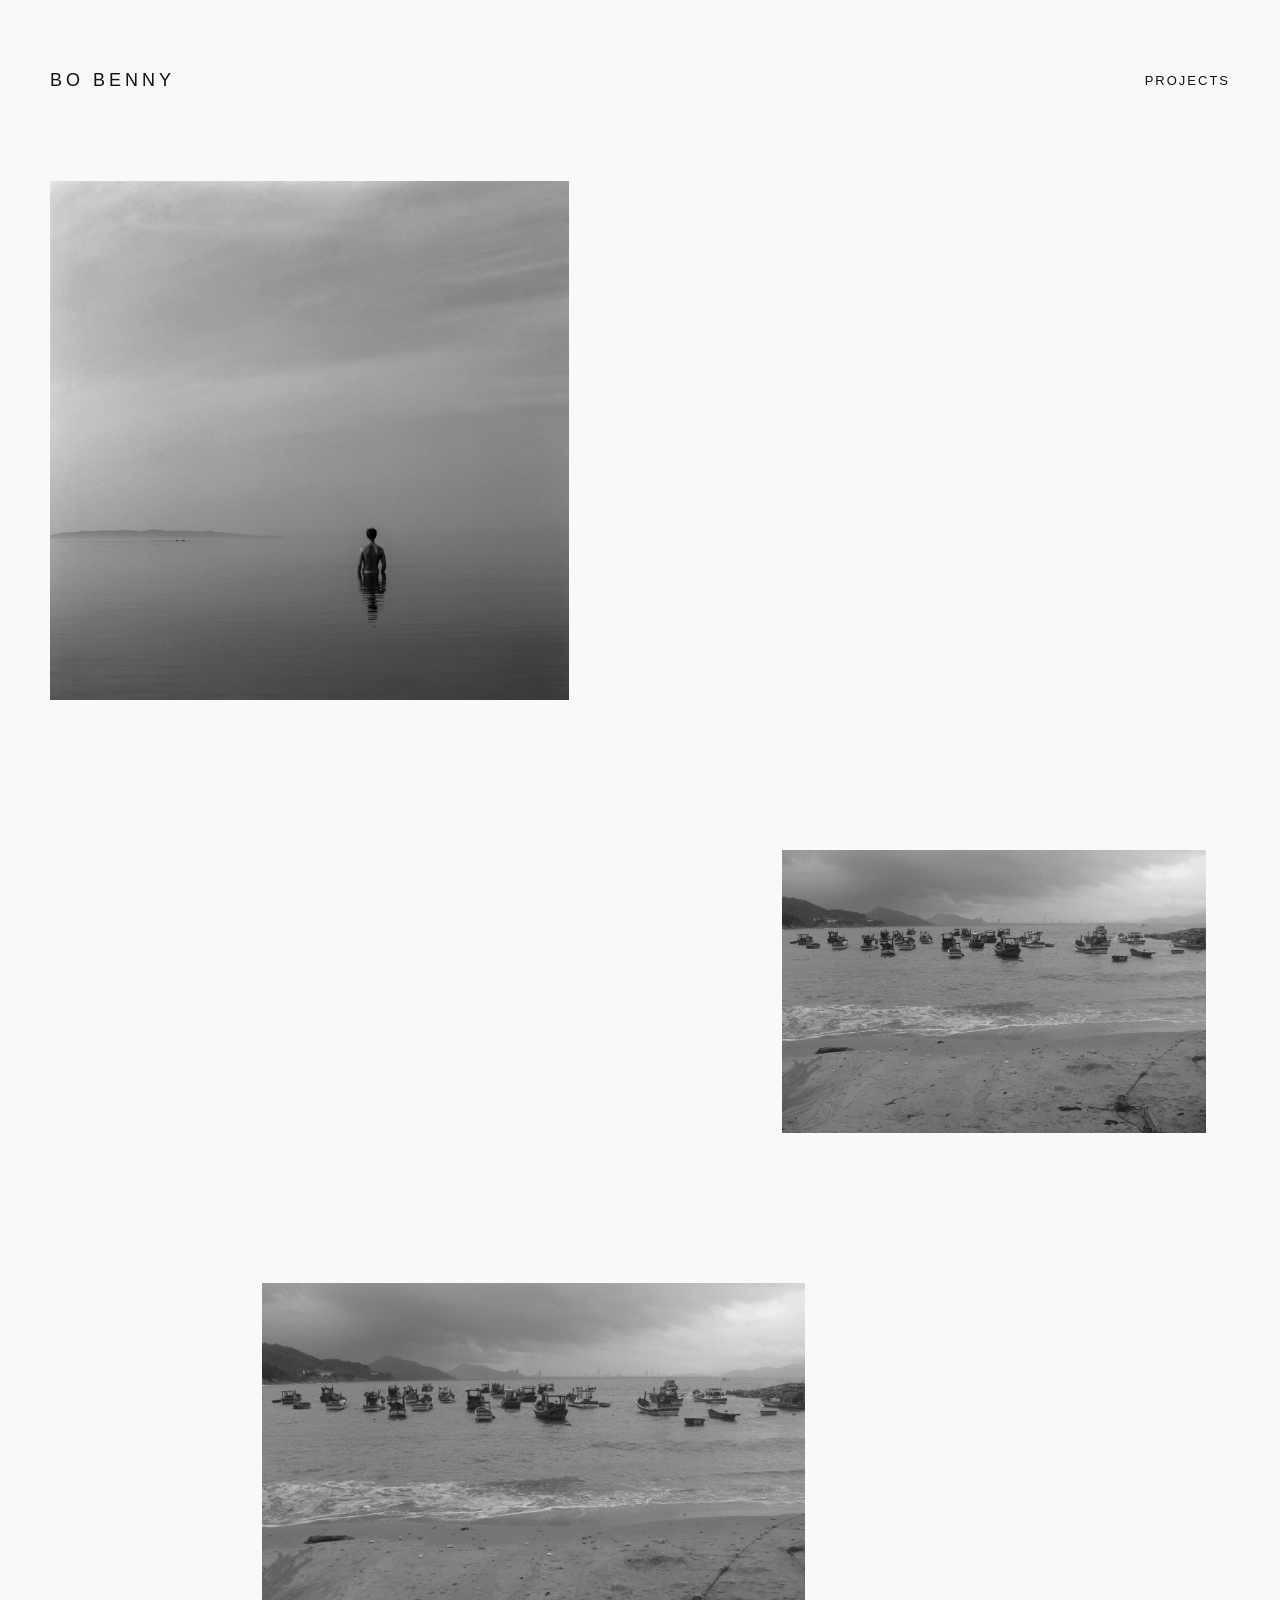
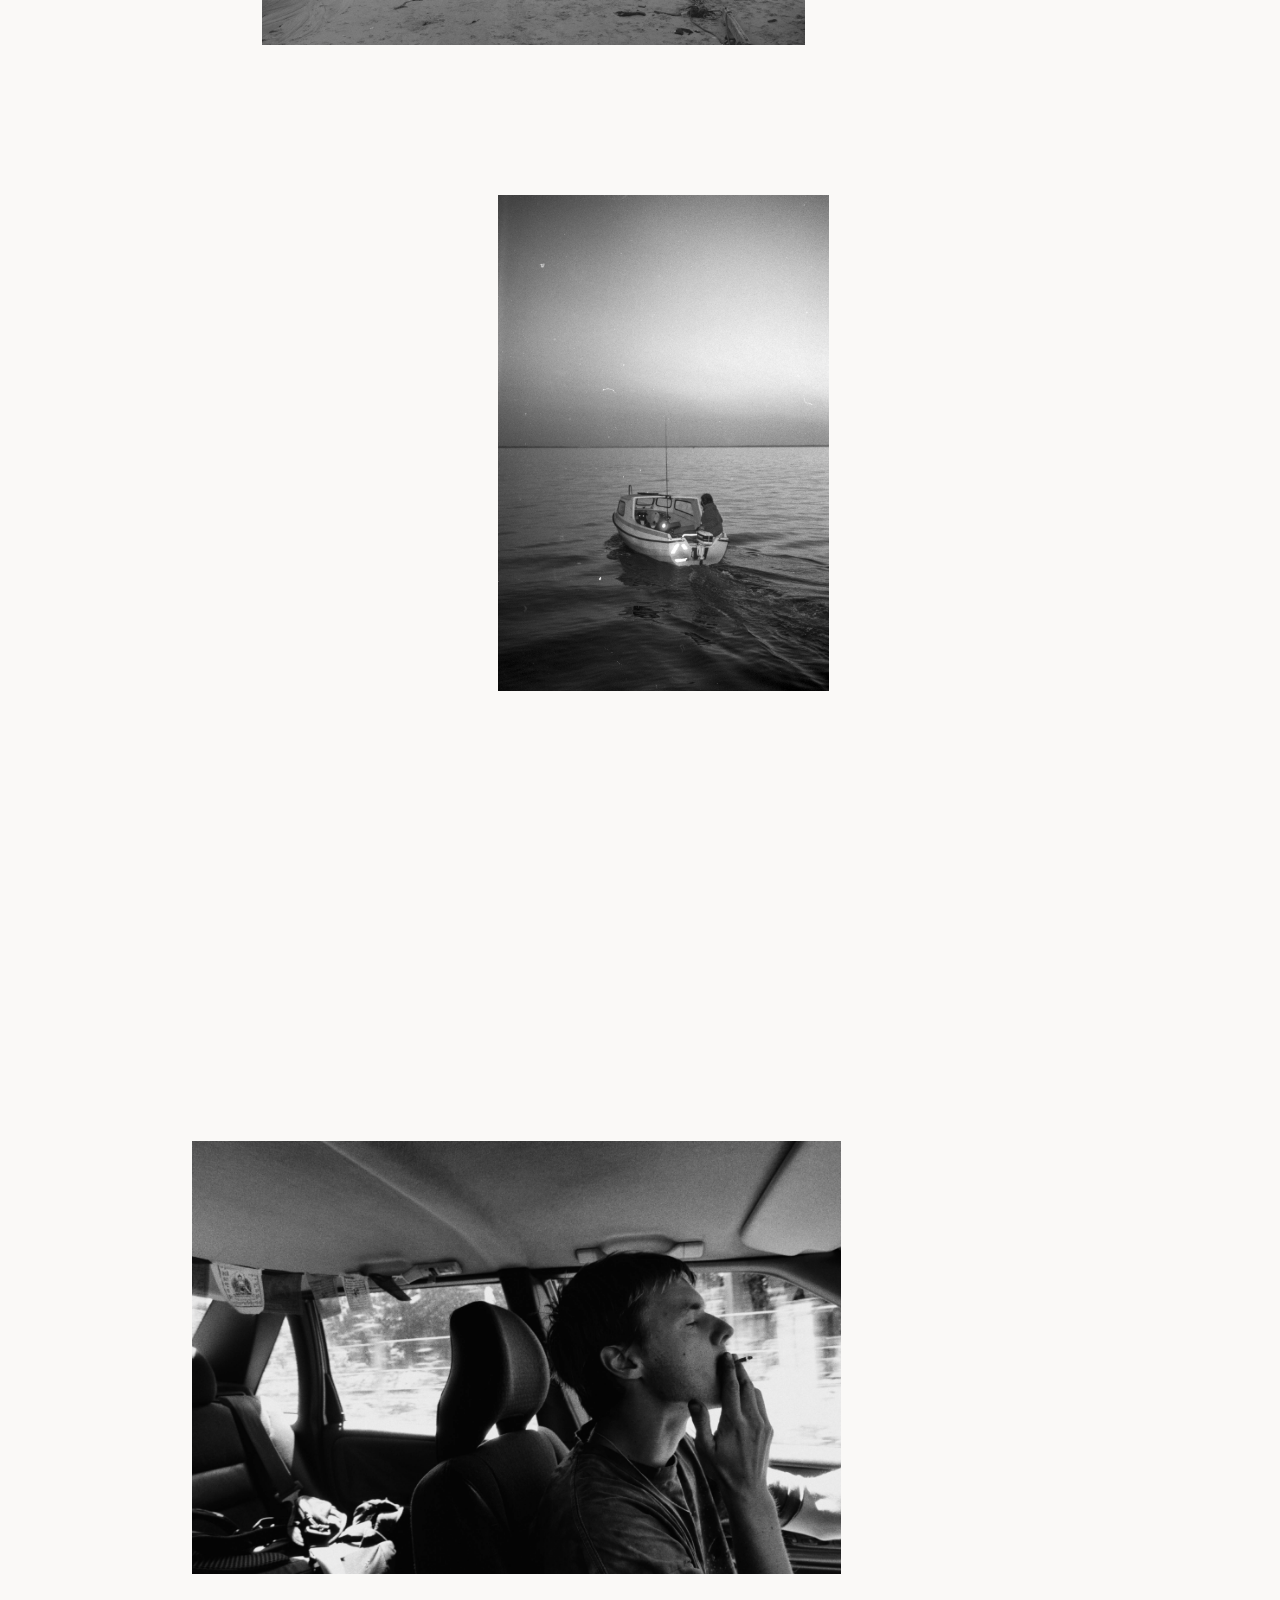
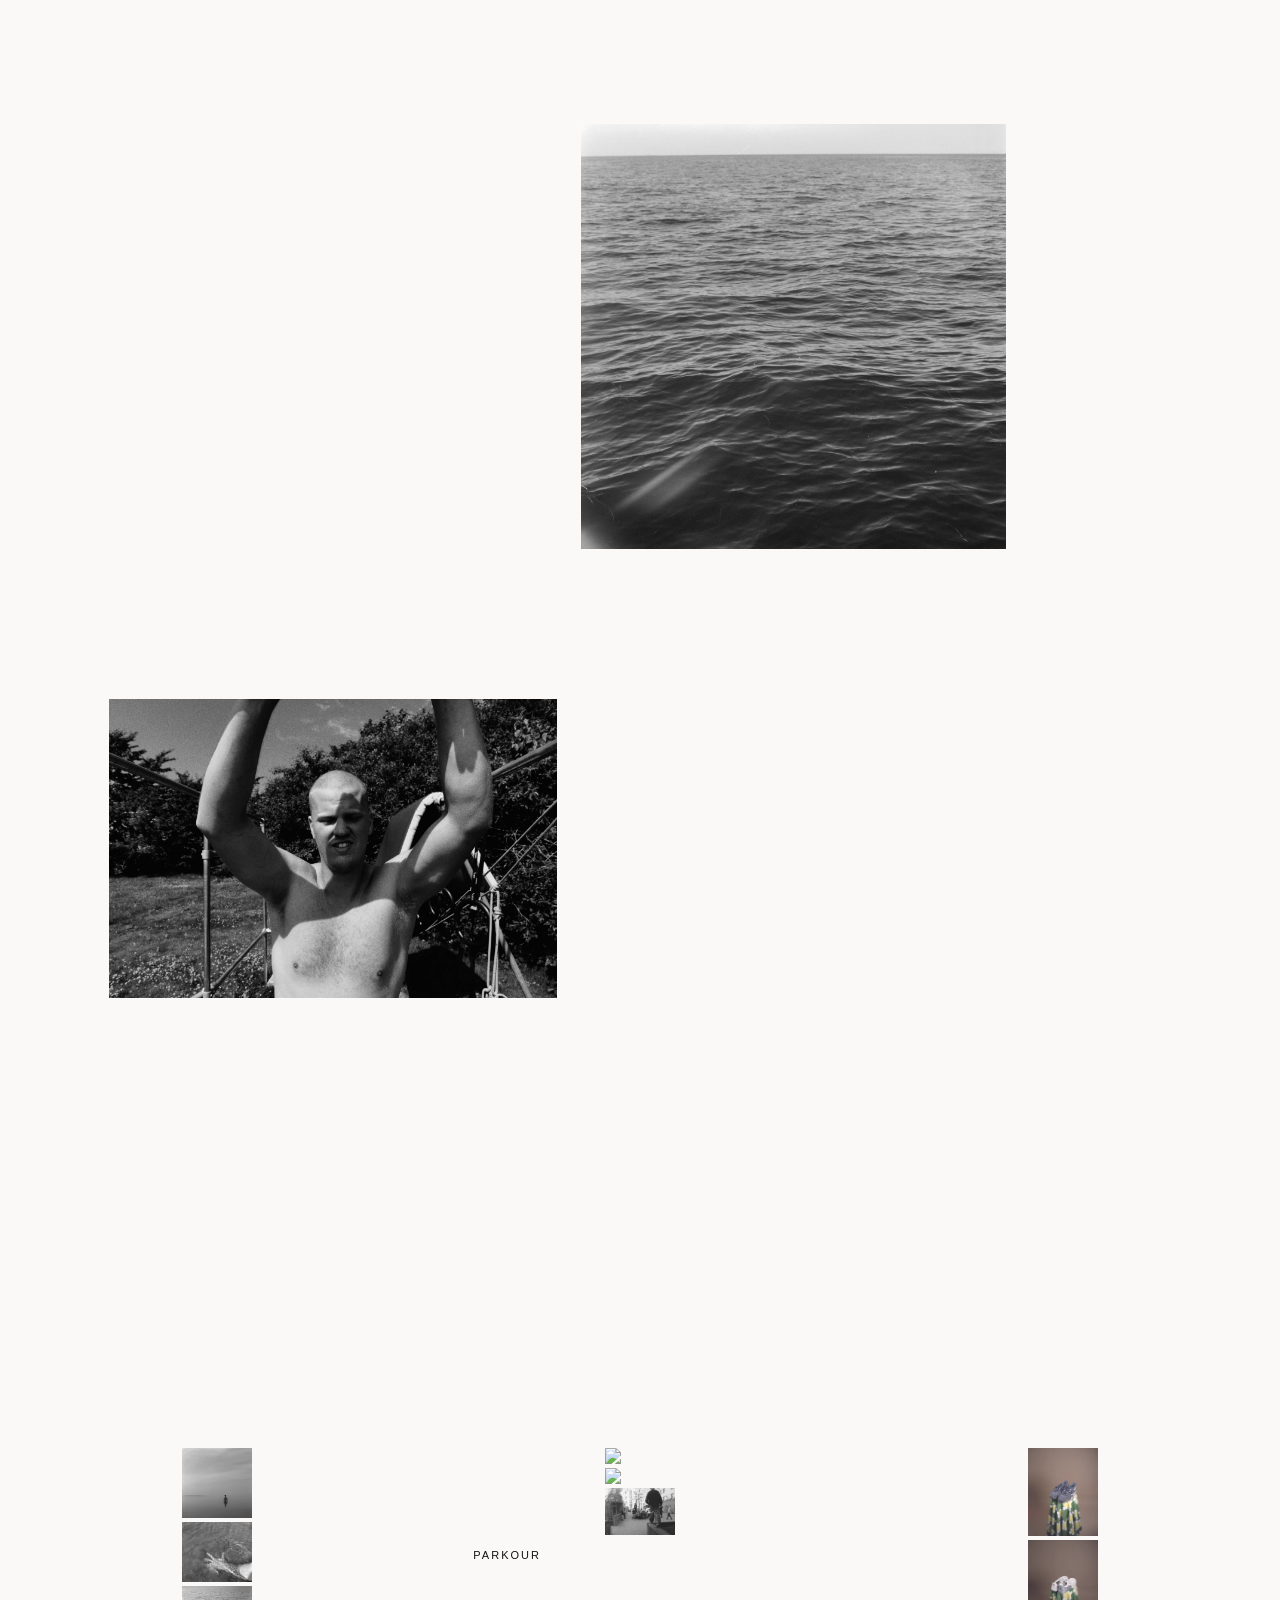
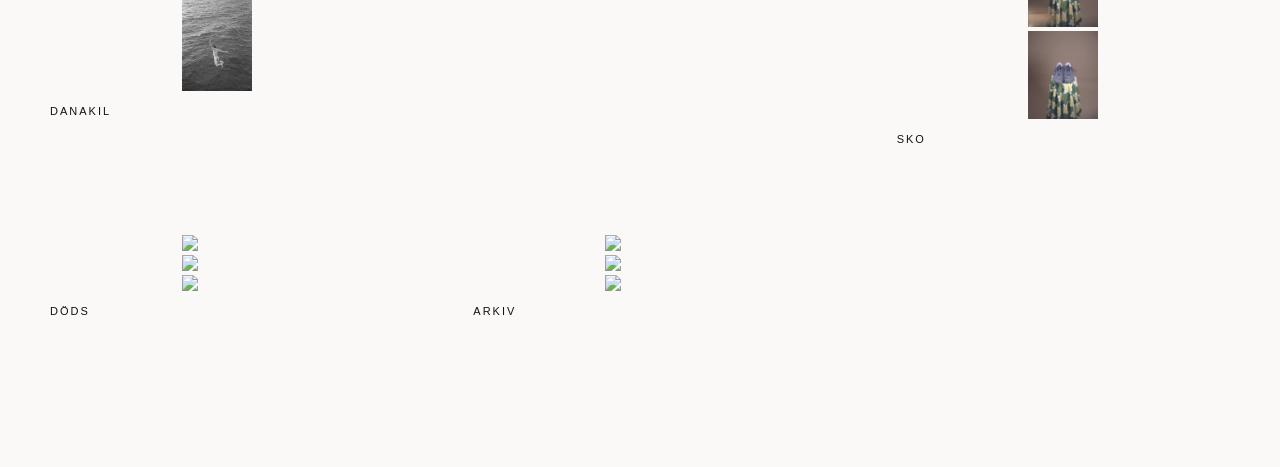
==== commit 604fd6e5: "Update index.html" ====
--- a/index.html
+++ b/index.html
@@ -3,14 +3,14 @@
 <head>
   <meta charset="UTF-8">
   <meta name="viewport" content="width=device-width, initial-scale=1.0">
-  <title>Benny Engborg</title>
+  <title>BO BENNY</title>
   <link rel="stylesheet" href="style.css">
 </head>
 
 <body>
 
 <header class="header">
-  BENNY ENGBORG
+  BO BENNY
   <a href="#projects" class="projects-link">Projects</a>
 </header>
 
@@ -61,7 +61,7 @@
       <img src="images/03.jpg">
       <img src="images/05.jpg">
     </div>
-    <div class="title">Project 04</div>
+    <div class="title">DÖDS</div>
   </a>
 
   <a href="project5.html" class="project">
